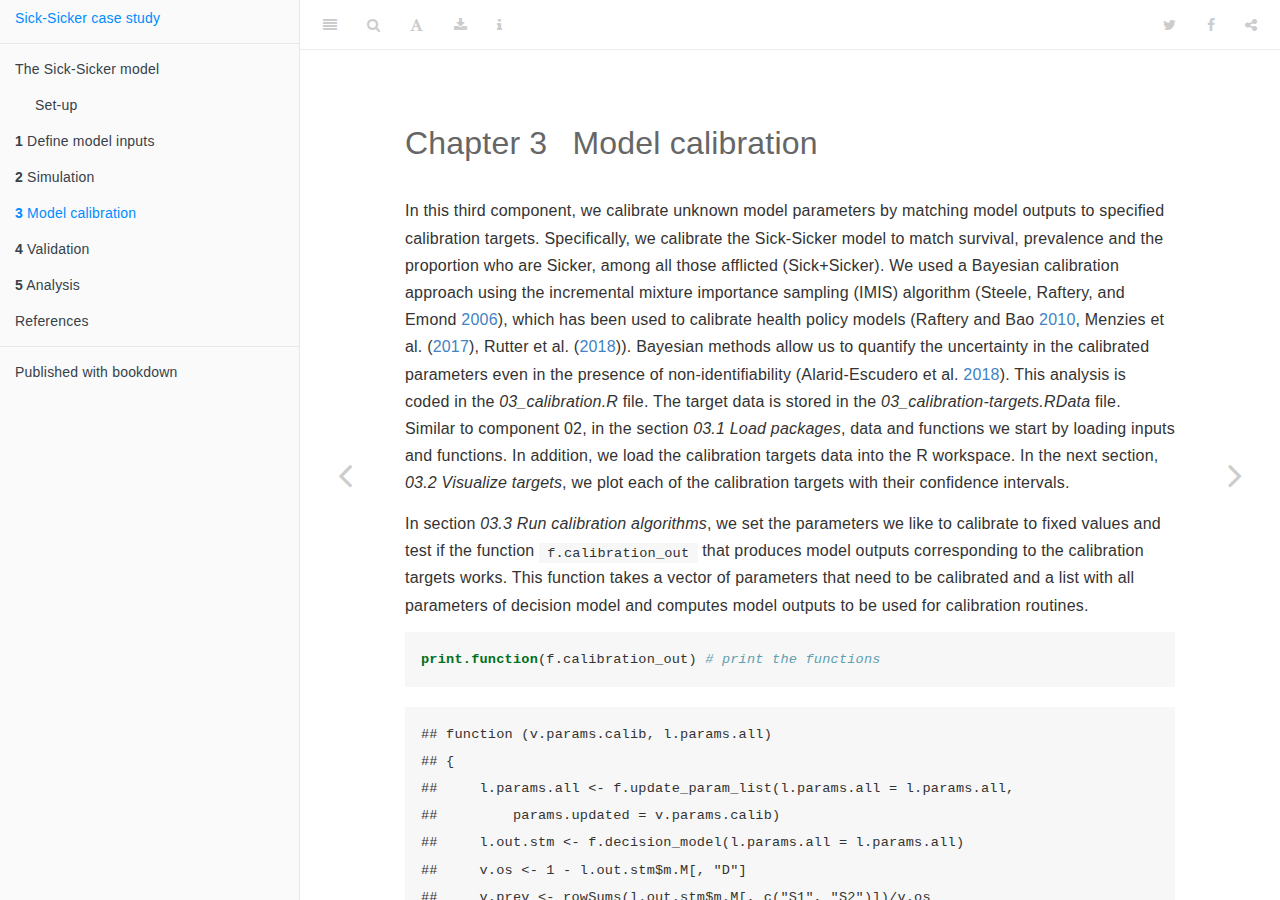
==== report/_book/calibration.html @ 34ab14c0 "Create a bookdown of the sick-sicker case example" ====
<!DOCTYPE html>
<html xmlns="http://www.w3.org/1999/xhtml" lang="" xml:lang="">
<head>

  <meta charset="utf-8" />
  <meta http-equiv="X-UA-Compatible" content="IE=edge" />
  <title>Chapter 3 Model calibration | Sick-Sicker case study</title>
  <meta name="description" content="Chapter 3 Model calibration | Sick-Sicker case study" />
  <meta name="generator" content="bookdown 0.11 and GitBook 2.6.7" />

  <meta property="og:title" content="Chapter 3 Model calibration | Sick-Sicker case study" />
  <meta property="og:type" content="book" />
  
  
  
  

  <meta name="twitter:card" content="summary" />
  <meta name="twitter:title" content="Chapter 3 Model calibration | Sick-Sicker case study" />
  
  
  

<meta name="author" content="DARTH workgroup" />


<meta name="date" content="2019-06-18" />

  <meta name="viewport" content="width=device-width, initial-scale=1" />
  <meta name="apple-mobile-web-app-capable" content="yes" />
  <meta name="apple-mobile-web-app-status-bar-style" content="black" />
  
  
<link rel="prev" href="simulation.html">
<link rel="next" href="validation.html">
<script src="libs/jquery-2.2.3/jquery.min.js"></script>
<link href="libs/gitbook-2.6.7/css/style.css" rel="stylesheet" />
<link href="libs/gitbook-2.6.7/css/plugin-table.css" rel="stylesheet" />
<link href="libs/gitbook-2.6.7/css/plugin-bookdown.css" rel="stylesheet" />
<link href="libs/gitbook-2.6.7/css/plugin-highlight.css" rel="stylesheet" />
<link href="libs/gitbook-2.6.7/css/plugin-search.css" rel="stylesheet" />
<link href="libs/gitbook-2.6.7/css/plugin-fontsettings.css" rel="stylesheet" />









<style type="text/css">
div.sourceCode { overflow-x: auto; }
table.sourceCode, tr.sourceCode, td.lineNumbers, td.sourceCode {
  margin: 0; padding: 0; vertical-align: baseline; border: none; }
table.sourceCode { width: 100%; line-height: 100%; }
td.lineNumbers { text-align: right; padding-right: 4px; padding-left: 4px; color: #aaaaaa; border-right: 1px solid #aaaaaa; }
td.sourceCode { padding-left: 5px; }
code > span.kw { color: #007020; font-weight: bold; } /* Keyword */
code > span.dt { color: #902000; } /* DataType */
code > span.dv { color: #40a070; } /* DecVal */
code > span.bn { color: #40a070; } /* BaseN */
code > span.fl { color: #40a070; } /* Float */
code > span.ch { color: #4070a0; } /* Char */
code > span.st { color: #4070a0; } /* String */
code > span.co { color: #60a0b0; font-style: italic; } /* Comment */
code > span.ot { color: #007020; } /* Other */
code > span.al { color: #ff0000; font-weight: bold; } /* Alert */
code > span.fu { color: #06287e; } /* Function */
code > span.er { color: #ff0000; font-weight: bold; } /* Error */
code > span.wa { color: #60a0b0; font-weight: bold; font-style: italic; } /* Warning */
code > span.cn { color: #880000; } /* Constant */
code > span.sc { color: #4070a0; } /* SpecialChar */
code > span.vs { color: #4070a0; } /* VerbatimString */
code > span.ss { color: #bb6688; } /* SpecialString */
code > span.im { } /* Import */
code > span.va { color: #19177c; } /* Variable */
code > span.cf { color: #007020; font-weight: bold; } /* ControlFlow */
code > span.op { color: #666666; } /* Operator */
code > span.bu { } /* BuiltIn */
code > span.ex { } /* Extension */
code > span.pp { color: #bc7a00; } /* Preprocessor */
code > span.at { color: #7d9029; } /* Attribute */
code > span.do { color: #ba2121; font-style: italic; } /* Documentation */
code > span.an { color: #60a0b0; font-weight: bold; font-style: italic; } /* Annotation */
code > span.cv { color: #60a0b0; font-weight: bold; font-style: italic; } /* CommentVar */
code > span.in { color: #60a0b0; font-weight: bold; font-style: italic; } /* Information */
</style>

<link rel="stylesheet" href="darth.css" type="text/css" />
</head>

<body>



  <div class="book without-animation with-summary font-size-2 font-family-1" data-basepath=".">

    <div class="book-summary">
      <nav role="navigation">

<ul class="summary">
<li><a href="./">Sick-Sicker case study</a></li>

<li class="divider"></li>
<li class="chapter" data-level="" data-path="index.html"><a href="index.html"><i class="fa fa-check"></i>The Sick-Sicker model</a><ul>
<li class="chapter" data-level="" data-path="index.html"><a href="index.html#set-up"><i class="fa fa-check"></i>Set-up</a></li>
</ul></li>
<li class="chapter" data-level="1" data-path="model.html"><a href="model.html"><i class="fa fa-check"></i><b>1</b> Define model inputs</a></li>
<li class="chapter" data-level="2" data-path="simulation.html"><a href="simulation.html"><i class="fa fa-check"></i><b>2</b> Simulation</a></li>
<li class="chapter" data-level="3" data-path="calibration.html"><a href="calibration.html"><i class="fa fa-check"></i><b>3</b> Model calibration</a></li>
<li class="chapter" data-level="4" data-path="validation.html"><a href="validation.html"><i class="fa fa-check"></i><b>4</b> Validation</a></li>
<li class="chapter" data-level="5" data-path="analysis.html"><a href="analysis.html"><i class="fa fa-check"></i><b>5</b> Analysis</a></li>
<li class="chapter" data-level="" data-path="references.html"><a href="references.html"><i class="fa fa-check"></i>References</a></li>
<li class="divider"></li>
<li><a href="https://github.com/rstudio/bookdown" target="blank">Published with bookdown</a></li>

</ul>

      </nav>
    </div>

    <div class="book-body">
      <div class="body-inner">
        <div class="book-header" role="navigation">
          <h1>
            <i class="fa fa-circle-o-notch fa-spin"></i><a href="./">Sick-Sicker case study</a>
          </h1>
        </div>

        <div class="page-wrapper" tabindex="-1" role="main">
          <div class="page-inner">

            <section class="normal" id="section-">
<div id="calibration" class="section level1">
<h1><span class="header-section-number">Chapter 3</span> Model calibration</h1>
<p>In this third component, we calibrate unknown model parameters by matching model outputs to specified calibration targets. Specifically, we calibrate the Sick-Sicker model to match survival, prevalence and the proportion who are Sicker, among all those afflicted (Sick+Sicker). We used a Bayesian calibration approach using the incremental mixture importance sampling (IMIS) algorithm <span class="citation">(Steele, Raftery, and Emond <a href="#ref-Steele2006">2006</a>)</span>, which has been used to calibrate health policy models <span class="citation">(Raftery and Bao <a href="#ref-Raftery2010">2010</a>, <span class="citation">Menzies et al. (<a href="#ref-Menzies2017">2017</a>)</span>, <span class="citation">Rutter et al. (<a href="#ref-Rutter2018">2018</a>)</span>)</span>. Bayesian methods allow us to quantify the uncertainty in the calibrated parameters even in the presence of non-identifiability <span class="citation">(Alarid-Escudero et al. <a href="#ref-Alarid-Escudero2018b">2018</a>)</span>. This analysis is coded in the <em>03_calibration.R</em> file. The target data is stored in the <em>03_calibration-targets.RData</em> file. Similar to component 02, in the section <em>03.1 Load packages</em>, data and functions we start by loading inputs and functions. In addition, we load the calibration targets data into the R workspace. In the next section, <em>03.2 Visualize targets</em>, we plot each of the calibration targets with their confidence intervals.</p>
<p>In section <em>03.3 Run calibration algorithms</em>, we set the parameters we like to calibrate to fixed values and test if the function <code>f.calibration_out</code> that produces model outputs corresponding to the calibration targets works. This function takes a vector of parameters that need to be calibrated and a list with all parameters of decision model and computes model outputs to be used for calibration routines.</p>
<div class="sourceCode"><pre class="sourceCode r"><code class="sourceCode r"><span class="kw">print.function</span>(f.calibration_out) <span class="co"># print the functions</span></code></pre></div>
<pre><code>## function (v.params.calib, l.params.all) 
## {
##     l.params.all &lt;- f.update_param_list(l.params.all = l.params.all, 
##         params.updated = v.params.calib)
##     l.out.stm &lt;- f.decision_model(l.params.all = l.params.all)
##     v.os &lt;- 1 - l.out.stm$m.M[, &quot;D&quot;]
##     v.prev &lt;- rowSums(l.out.stm$m.M[, c(&quot;S1&quot;, &quot;S2&quot;)])/v.os
##     v.prop.S2 &lt;- l.out.stm$m.M[, &quot;S2&quot;]/rowSums(l.out.stm$m.M[, 
##         c(&quot;S1&quot;, &quot;S2&quot;)])
##     l.out &lt;- list(Surv = v.os[c(11, 21, 31)], Prev = v.prev[c(11, 
##         21, 31)], PropSicker = v.prop.S2[c(11, 21, 31)])
##     return(l.out)
## }
## &lt;bytecode: 0x7fd3c0511028&gt;</code></pre>
<p>This function is informed by two argument <code>v.params.calib</code> and <code>l.params.all</code>. The vector <code>v.params.calib</code> contains the values of the three parameters of interest and the list <code>l.params.all</code> contains all parameters of the decision model. The placeholder values are replaced by <code>v.params.calib</code> and with these values the model is evaluated. This is done by running the <code>f.decision_model</code> function, described in component 02. This results in a new list with output of the model corresponding to the parameter values in the <code>v.params.calib</code>. With this new decision model output, the overall survival, disease prevalence and the proportion of Sicker in the Sick and Sicker states are calculated. The estimated values for these epidemiological outcomes at different timepoints are combined in a list called <code>l.out</code> produced but the <code>f.calibration_out</code>.</p>
<p>Once we make sure this code works, we specify the calibration parameters in section <em>03.3.1 Specify calibration parameters</em>. These include setting the seed for the random number generation, specifying the number of random samples to obtain from the calibrated posterior distribution, the name of the input parameters and the range of these parameters that will inform the prior distributions of the calibrated parameters, and the name of the calibration targets: <code>Surv</code>, <code>Prev</code>, <code>PropSick</code>.</p>
<p>In the next section, <em>03.3.2 Run IMIS algorithm</em>, we calibrate the Sick-Sicker model with the IMIS algorithm. For this case-study, we assume a normal likelihood and uniform priors but other could be used. For a more detailed description of IMIS for Bayesian calibration, different likelihood functions and prior distributions, we refer the reader to the tutorial for Bayesian calibration by Menzies et al. <span class="citation">(Menzies et al. <a href="#ref-Menzies2017">2017</a>)</span>. We use the <code>IMIS</code> function from the <code>IMIS</code> package that calls the functions <code>likelihood</code>, <code>sample.prior</code> and <code>prior</code>, to draw samples from the posterior distribution <span class="citation">(A. Raftery and Le Bao <a href="#ref-IMIS">2012</a>)</span>. The functions are specified in the <em>03_calibration_functions.R</em> file. For the <code>IMIS</code> function, we specify the incremental sample size at each iteration of IMIS, the desired posterior sample size at the resample stage, the maximum number of iterations in IMIS and the number of optimizers which could be 0. The function returns a list, which we call <code>l.fit.imis</code>, with the posterior samples, the diagnostic statistics at each IMIS iteration and the centers of Gaussian components <span class="citation">(A. Raftery and Le Bao <a href="#ref-IMIS">2012</a>)</span>. We store the posterior samples in the matrix <code>m.calib.post</code>.</p>
<p>We then explore these posterior distributions in section <em>03.4 Exploring posterior distribution</em>. We start by estimating the posterior mean, median and 95% credible interval, the mode and the maximum-a-posteriori (MAP). To estimate the mode, we use the package <code>modeest</code> <span class="citation">(Poncet <a href="#ref-modeest">2018</a>)</span>. All for these summary statistics are combined in a dataframe called <code>df.posterior.summ</code>. Table  shows the summary statistics of the posterior distribution.</p>
<table>
<caption>
<span id="tab:unnamed-chunk-4">Table 3.1: </span>Summary statistics of the posterior distribution
</caption>
<thead>
<tr>
<th style="text-align:left;">
</th>
<th style="text-align:right;">
Mean
</th>
<th style="text-align:right;">
2.5%
</th>
<th style="text-align:right;">
50%
</th>
<th style="text-align:right;">
97.5%
</th>
<th style="text-align:right;">
Mode
</th>
<th style="text-align:right;">
MAP
</th>
</tr>
</thead>
<tbody>
<tr>
<td style="text-align:left;">
p.S1S2
</td>
<td style="text-align:right;">
0.1077856
</td>
<td style="text-align:right;">
0.096829
</td>
<td style="text-align:right;">
0.1075632
</td>
<td style="text-align:right;">
0.120764
</td>
<td style="text-align:right;">
0.1066191
</td>
<td style="text-align:right;">
0.107841
</td>
</tr>
<tr>
<td style="text-align:left;">
hr.S1
</td>
<td style="text-align:right;">
2.7082000
</td>
<td style="text-align:right;">
1.101091
</td>
<td style="text-align:right;">
2.6030195
</td>
<td style="text-align:right;">
4.409335
</td>
<td style="text-align:right;">
1.9401757
</td>
<td style="text-align:right;">
2.297053
</td>
</tr>
<tr>
<td style="text-align:left;">
hr.S2
</td>
<td style="text-align:right;">
9.5826027
</td>
<td style="text-align:right;">
7.276517
</td>
<td style="text-align:right;">
9.5921166
</td>
<td style="text-align:right;">
11.953487
</td>
<td style="text-align:right;">
9.4661942
</td>
<td style="text-align:right;">
9.886776
</td>
</tr>
</tbody>
</table>
<p>In section <em>03.4.2 Visualization of posterior distribution</em>, we generate a pairwise scatter plot of the calibrated parameters (Figure ) and a 3D scatter plot of the joint posterior distribution (Figure ). These figures are saved in the <em>figs</em> directory.</p>
<div class="figure">
<img src="figs/03_posterior-distribution-joint.png" alt="Joint posterior distribution " />
<p class="caption">Joint posterior distribution </p>
</div>
<div class="figure">
<img src="figs/03_posterior-distribution-marginal.png" alt="Pairwise posterior distribution of calibrated parameters " />
<p class="caption">Pairwise posterior distribution of calibrated parameters </p>
</div>
<p>Finally, the posterior distribution and MAP estimate from the IMIS calibration are stored in the file <em>03_imis-output.RData</em>. Storing this data as an .Rdata file allows to import the data in following sections without needing to re-run the calibration component.</p>

</div>
<h3>References</h3>
<div id="refs" class="references">
<div id="ref-Alarid-Escudero2018b">
<p>Alarid-Escudero, F, RF MacLehose, Y Peralta, KM Kuntz, and Enns EA. 2018. “Nonidentifiability in Model Calibration and Implications for Medical Decision Making.” <em>Medical Decision Making</em> 38 (7): 810–21. doi:<a href="https://doi.org/10.1177/0272989X18792283">10.1177/0272989X18792283</a>.</p>
</div>
<div id="ref-Menzies2017">
<p>Menzies, Nicolas A., Djøra I. Soeteman, Ankur Pandya, and Jane J. Kim. 2017. “Bayesian Methods for Calibrating Health Policy Models: A Tutorial.” <em>PharmacoEconomics</em> 35 (6). Springer International Publishing: 613–24. doi:<a href="https://doi.org/10.1007/s40273-017-0494-4">10.1007/s40273-017-0494-4</a>.</p>
</div>
<div id="ref-modeest">
<p>Poncet, P. 2018. “Modeest: Mode Estimation.” <a href="https://CRAN.R-project.org/package=modeest" class="uri">https://CRAN.R-project.org/package=modeest</a>.</p>
</div>
<div id="ref-Raftery2010">
<p>Raftery, A, and L Bao. 2010. “Estimating and Projecting Trends in HIV/AIDS Generalized Epidemics Using Incremental Mixture Importance Sampling.” <em>Biometrics</em> 66 (4): 1162–73.</p>
</div>
<div id="ref-IMIS">
<p>Raftery, Adrian, and Le Bao. 2012. <em>IMIS: Increamental Mixture Importance Sampling</em>. <a href="https://CRAN.R-project.org/package=IMIS" class="uri">https://CRAN.R-project.org/package=IMIS</a>.</p>
</div>
<div id="ref-Rutter2018">
<p>Rutter, C, J Ozik, M DeYoreo, and Collier N. 2018. “Microsimulation Model Calibration using Incremental Mixture Approximate Bayesian Computation.” <em>arXiv</em>, no. april: 1–20. <a href="https://arxiv.org/abs/1804.02090v3" class="uri">https://arxiv.org/abs/1804.02090v3</a>.</p>
</div>
<div id="ref-Steele2006">
<p>Steele, R, A Raftery, and M Emond. 2006. “Computing Normalizing Constants for Finite Mixture Models via Incremental Mixture Importance Sampling (IMIS).” <em>Journal ofComputational and Graphical Statistics</em> 15 (3): 712–34. doi:<a href="https://doi.org/10.1198/106186006X132358">10.1198/106186006X132358</a>.</p>
</div>
</div>
            </section>

          </div>
        </div>
      </div>
<a href="simulation.html" class="navigation navigation-prev " aria-label="Previous page"><i class="fa fa-angle-left"></i></a>
<a href="validation.html" class="navigation navigation-next " aria-label="Next page"><i class="fa fa-angle-right"></i></a>
    </div>
  </div>
<script src="libs/gitbook-2.6.7/js/app.min.js"></script>
<script src="libs/gitbook-2.6.7/js/lunr.js"></script>
<script src="libs/gitbook-2.6.7/js/plugin-search.js"></script>
<script src="libs/gitbook-2.6.7/js/plugin-sharing.js"></script>
<script src="libs/gitbook-2.6.7/js/plugin-fontsettings.js"></script>
<script src="libs/gitbook-2.6.7/js/plugin-bookdown.js"></script>
<script src="libs/gitbook-2.6.7/js/jquery.highlight.js"></script>
<script>
gitbook.require(["gitbook"], function(gitbook) {
gitbook.start({
"sharing": {
"github": false,
"facebook": true,
"twitter": true,
"google": false,
"linkedin": false,
"weibo": false,
"instapaper": false,
"vk": false,
"all": ["facebook", "google", "twitter", "linkedin", "weibo", "instapaper"]
},
"fontsettings": {
"theme": "white",
"family": "sans",
"size": 2
},
"edit": {
"link": null,
"text": null
},
"history": {
"link": null,
"text": null
},
"download": ["Framework.pdf", "Framework.epub"],
"toc": {
"collapse": "subsection"
}
});
});
</script>

</body>

</html>
---- report/_book/libs/gitbook-2.6.7/css/style.css ----
/*! normalize.css v2.1.0 | MIT License | git.io/normalize */img,legend{border:0}*,.fa{-webkit-font-smoothing:antialiased}.fa-ul>li,sub,sup{position:relative}.book .book-body .page-wrapper .page-inner section.normal hr:after,.book-langs-index .inner .languages:after,.buttons:after,.dropdown-menu .buttons:after{clear:both}body,html{-ms-text-size-adjust:100%;-webkit-text-size-adjust:100%}article,aside,details,figcaption,figure,footer,header,hgroup,main,nav,section,summary{display:block}audio,canvas,video{display:inline-block}.hidden,[hidden]{display:none}audio:not([controls]){display:none;height:0}html{font-family:sans-serif}body,figure{margin:0}a:focus{outline:dotted thin}a:active,a:hover{outline:0}h1{font-size:2em;margin:.67em 0}abbr[title]{border-bottom:1px dotted}b,strong{font-weight:700}dfn{font-style:italic}hr{-moz-box-sizing:content-box;box-sizing:content-box;height:0}mark{background:#ff0;color:#000}code,kbd,pre,samp{font-family:monospace,serif;font-size:1em}pre{white-space:pre-wrap}q{quotes:"\201C" "\201D" "\2018" "\2019"}small{font-size:80%}sub,sup{font-size:75%;line-height:0;vertical-align:baseline}sup{top:-.5em}sub{bottom:-.25em}svg:not(:root){overflow:hidden}fieldset{border:1px solid silver;margin:0 2px;padding:.35em .625em .75em}legend{padding:0}button,input,select,textarea{font-family:inherit;font-size:100%;margin:0}button,input{line-height:normal}button,select{text-transform:none}button,html input[type=button],input[type=reset],input[type=submit]{-webkit-appearance:button;cursor:pointer}button[disabled],html input[disabled]{cursor:default}input[type=checkbox],input[type=radio]{box-sizing:border-box;padding:0}input[type=search]{-webkit-appearance:textfield;-moz-box-sizing:content-box;-webkit-box-sizing:content-box;box-sizing:content-box}input[type=search]::-webkit-search-cancel-button{margin-right:10px;}button::-moz-focus-inner,input::-moz-focus-inner{border:0;padding:0}textarea{overflow:auto;vertical-align:top}table{border-collapse:collapse;border-spacing:0}/*!
 * Preboot v2
 *
 * Open sourced under MIT license by @mdo.
 * Some variables and mixins from Bootstrap (Apache 2 license).
 */.link-inherit,.link-inherit:focus,.link-inherit:hover{color:inherit}.fa,.fa-stack{display:inline-block}/*!
 *  Font Awesome 4.1.0 by @davegandy - http://fontawesome.io - @fontawesome
 *  License - http://fontawesome.io/license (Font: SIL OFL 1.1, CSS: MIT License)
 */@font-face{font-family:FontAwesome;src:url(./fontawesome/fontawesome-webfont.ttf?v=4.1.0) format('truetype');font-weight:400;font-style:normal}.fa{font-family:FontAwesome;font-style:normal;font-weight:400;line-height:1;-moz-osx-font-smoothing:grayscale}.book .book-header,.book .book-summary{font-family:"Helvetica Neue",Helvetica,Arial,sans-serif}.fa-lg{font-size:1.33333333em;line-height:.75em;vertical-align:-15%}.fa-2x{font-size:2em}.fa-3x{font-size:3em}.fa-4x{font-size:4em}.fa-5x{font-size:5em}.fa-fw{width:1.28571429em;text-align:center}.fa-ul{padding-left:0;margin-left:2.14285714em;list-style-type:none}.fa-li{position:absolute;left:-2.14285714em;width:2.14285714em;top:.14285714em;text-align:center}.fa-li.fa-lg{left:-1.85714286em}.fa-border{padding:.2em .25em .15em;border:.08em solid #eee;border-radius:.1em}.pull-right{float:right}.pull-left{float:left}.fa.pull-left{margin-right:.3em}.fa.pull-right{margin-left:.3em}.fa-spin{-webkit-animation:spin 2s infinite linear;-moz-animation:spin 2s infinite linear;-o-animation:spin 2s infinite linear;animation:spin 2s infinite linear}@-moz-keyframes spin{0%{-moz-transform:rotate(0)}100%{-moz-transform:rotate(359deg)}}@-webkit-keyframes spin{0%{-webkit-transform:rotate(0)}100%{-webkit-transform:rotate(359deg)}}@-o-keyframes spin{0%{-o-transform:rotate(0)}100%{-o-transform:rotate(359deg)}}@keyframes spin{0%{-webkit-transform:rotate(0);transform:rotate(0)}100%{-webkit-transform:rotate(359deg);transform:rotate(359deg)}}.fa-rotate-90{filter:progid:DXImageTransform.Microsoft.BasicImage(rotation=1);-webkit-transform:rotate(90deg);-moz-transform:rotate(90deg);-ms-transform:rotate(90deg);-o-transform:rotate(90deg);transform:rotate(90deg)}.fa-rotate-180{filter:progid:DXImageTransform.Microsoft.BasicImage(rotation=2);-webkit-transform:rotate(180deg);-moz-transform:rotate(180deg);-ms-transform:rotate(180deg);-o-transform:rotate(180deg);transform:rotate(180deg)}.fa-rotate-270{filter:progid:DXImageTransform.Microsoft.BasicImage(rotation=3);-webkit-transform:rotate(270deg);-moz-transform:rotate(270deg);-ms-transform:rotate(270deg);-o-transform:rotate(270deg);transform:rotate(270deg)}.fa-flip-horizontal{filter:progid:DXImageTransform.Microsoft.BasicImage(rotation=0, mirror=1);-webkit-transform:scale(-1,1);-moz-transform:scale(-1,1);-ms-transform:scale(-1,1);-o-transform:scale(-1,1);transform:scale(-1,1)}.fa-flip-vertical{filter:progid:DXImageTransform.Microsoft.BasicImage(rotation=2, mirror=1);-webkit-transform:scale(1,-1);-moz-transform:scale(1,-1);-ms-transform:scale(1,-1);-o-transform:scale(1,-1);transform:scale(1,-1)}.fa-stack{position:relative;width:2em;height:2em;line-height:2em;vertical-align:middle}.fa-stack-1x,.fa-stack-2x{position:absolute;left:0;width:100%;text-align:center}.fa-stack-1x{line-height:inherit}.fa-stack-2x{font-size:2em}.fa-inverse{color:#fff}.fa-glass:before{content:"\f000"}.fa-music:before{content:"\f001"}.fa-search:before{content:"\f002"}.fa-envelope-o:before{content:"\f003"}.fa-heart:before{content:"\f004"}.fa-star:before{content:"\f005"}.fa-star-o:before{content:"\f006"}.fa-user:before{content:"\f007"}.fa-film:before{content:"\f008"}.fa-th-large:before{content:"\f009"}.fa-th:before{content:"\f00a"}.fa-th-list:before{content:"\f00b"}.fa-check:before{content:"\f00c"}.fa-times:before{content:"\f00d"}.fa-search-plus:before{content:"\f00e"}.fa-search-minus:before{content:"\f010"}.fa-power-off:before{content:"\f011"}.fa-signal:before{content:"\f012"}.fa-cog:before,.fa-gear:before{content:"\f013"}.fa-trash-o:before{content:"\f014"}.fa-home:before{content:"\f015"}.fa-file-o:before{content:"\f016"}.fa-clock-o:before{content:"\f017"}.fa-road:before{content:"\f018"}.fa-download:before{content:"\f019"}.fa-arrow-circle-o-down:before{content:"\f01a"}.fa-arrow-circle-o-up:before{content:"\f01b"}.fa-inbox:before{content:"\f01c"}.fa-play-circle-o:before{content:"\f01d"}.fa-repeat:before,.fa-rotate-right:before{content:"\f01e"}.fa-refresh:before{content:"\f021"}.fa-list-alt:before{content:"\f022"}.fa-lock:before{content:"\f023"}.fa-flag:before{content:"\f024"}.fa-headphones:before{content:"\f025"}.fa-volume-off:before{content:"\f026"}.fa-volume-down:before{content:"\f027"}.fa-volume-up:before{content:"\f028"}.fa-qrcode:before{content:"\f029"}.fa-barcode:before{content:"\f02a"}.fa-tag:before{content:"\f02b"}.fa-tags:before{content:"\f02c"}.fa-book:before{content:"\f02d"}.fa-bookmark:before{content:"\f02e"}.fa-print:before{content:"\f02f"}.fa-camera:before{content:"\f030"}.fa-font:before{content:"\f031"}.fa-bold:before{content:"\f032"}.fa-italic:before{content:"\f033"}.fa-text-height:before{content:"\f034"}.fa-text-width:before{content:"\f035"}.fa-align-left:before{content:"\f036"}.fa-align-center:before{content:"\f037"}.fa-align-right:before{content:"\f038"}.fa-align-justify:before{content:"\f039"}.fa-list:before{content:"\f03a"}.fa-dedent:before,.fa-outdent:before{content:"\f03b"}.fa-indent:before{content:"\f03c"}.fa-video-camera:before{content:"\f03d"}.fa-image:before,.fa-photo:before,.fa-picture-o:before{content:"\f03e"}.fa-pencil:before{content:"\f040"}.fa-map-marker:before{content:"\f041"}.fa-adjust:before{content:"\f042"}.fa-tint:before{content:"\f043"}.fa-edit:before,.fa-pencil-square-o:before{content:"\f044"}.fa-share-square-o:before{content:"\f045"}.fa-check-square-o:before{content:"\f046"}.fa-arrows:before{content:"\f047"}.fa-step-backward:before{content:"\f048"}.fa-fast-backward:before{content:"\f049"}.fa-backward:before{content:"\f04a"}.fa-play:before{content:"\f04b"}.fa-pause:before{content:"\f04c"}.fa-stop:before{content:"\f04d"}.fa-forward:before{content:"\f04e"}.fa-fast-forward:before{content:"\f050"}.fa-step-forward:before{content:"\f051"}.fa-eject:before{content:"\f052"}.fa-chevron-left:before{content:"\f053"}.fa-chevron-right:before{content:"\f054"}.fa-plus-circle:before{content:"\f055"}.fa-minus-circle:before{content:"\f056"}.fa-times-circle:before{content:"\f057"}.fa-check-circle:before{content:"\f058"}.fa-question-circle:before{content:"\f059"}.fa-info-circle:before{content:"\f05a"}.fa-crosshairs:before{content:"\f05b"}.fa-times-circle-o:before{content:"\f05c"}.fa-check-circle-o:before{content:"\f05d"}.fa-ban:before{content:"\f05e"}.fa-arrow-left:before{content:"\f060"}.fa-arrow-right:before{content:"\f061"}.fa-arrow-up:before{content:"\f062"}.fa-arrow-down:before{content:"\f063"}.fa-mail-forward:before,.fa-share:before{content:"\f064"}.fa-expand:before{content:"\f065"}.fa-compress:before{content:"\f066"}.fa-plus:before{content:"\f067"}.fa-minus:before{content:"\f068"}.fa-asterisk:before{content:"\f069"}.fa-exclamation-circle:before{content:"\f06a"}.fa-gift:before{content:"\f06b"}.fa-leaf:before{content:"\f06c"}.fa-fire:before{content:"\f06d"}.fa-eye:before{content:"\f06e"}.fa-eye-slash:before{content:"\f070"}.fa-exclamation-triangle:before,.fa-warning:before{content:"\f071"}.fa-plane:before{content:"\f072"}.fa-calendar:before{content:"\f073"}.fa-random:before{content:"\f074"}.fa-comment:before{content:"\f075"}.fa-magnet:before{content:"\f076"}.fa-chevron-up:before{content:"\f077"}.fa-chevron-down:before{content:"\f078"}.fa-retweet:before{content:"\f079"}.fa-shopping-cart:before{content:"\f07a"}.fa-folder:before{content:"\f07b"}.fa-folder-open:before{content:"\f07c"}.fa-arrows-v:before{content:"\f07d"}.fa-arrows-h:before{content:"\f07e"}.fa-bar-chart-o:before{content:"\f080"}.fa-twitter-square:before{content:"\f081"}.fa-facebook-square:before{content:"\f082"}.fa-camera-retro:before{content:"\f083"}.fa-key:before{content:"\f084"}.fa-cogs:before,.fa-gears:before{content:"\f085"}.fa-comments:before{content:"\f086"}.fa-thumbs-o-up:before{content:"\f087"}.fa-thumbs-o-down:before{content:"\f088"}.fa-star-half:before{content:"\f089"}.fa-heart-o:before{content:"\f08a"}.fa-sign-out:before{content:"\f08b"}.fa-linkedin-square:before{content:"\f08c"}.fa-thumb-tack:before{content:"\f08d"}.fa-external-link:before{content:"\f08e"}.fa-sign-in:before{content:"\f090"}.fa-trophy:before{content:"\f091"}.fa-github-square:before{content:"\f092"}.fa-upload:before{content:"\f093"}.fa-lemon-o:before{content:"\f094"}.fa-phone:before{content:"\f095"}.fa-square-o:before{content:"\f096"}.fa-bookmark-o:before{content:"\f097"}.fa-phone-square:before{content:"\f098"}.fa-twitter:before{content:"\f099"}.fa-facebook:before{content:"\f09a"}.fa-github:before{content:"\f09b"}.fa-unlock:before{content:"\f09c"}.fa-credit-card:before{content:"\f09d"}.fa-rss:before{content:"\f09e"}.fa-hdd-o:before{content:"\f0a0"}.fa-bullhorn:before{content:"\f0a1"}.fa-bell:before{content:"\f0f3"}.fa-certificate:before{content:"\f0a3"}.fa-hand-o-right:before{content:"\f0a4"}.fa-hand-o-left:before{content:"\f0a5"}.fa-hand-o-up:before{content:"\f0a6"}.fa-hand-o-down:before{content:"\f0a7"}.fa-arrow-circle-left:before{content:"\f0a8"}.fa-arrow-circle-right:before{content:"\f0a9"}.fa-arrow-circle-up:before{content:"\f0aa"}.fa-arrow-circle-down:before{content:"\f0ab"}.fa-globe:before{content:"\f0ac"}.fa-wrench:before{content:"\f0ad"}.fa-tasks:before{content:"\f0ae"}.fa-filter:before{content:"\f0b0"}.fa-briefcase:before{content:"\f0b1"}.fa-arrows-alt:before{content:"\f0b2"}.fa-group:before,.fa-users:before{content:"\f0c0"}.fa-chain:before,.fa-link:before{content:"\f0c1"}.fa-cloud:before{content:"\f0c2"}.fa-flask:before{content:"\f0c3"}.fa-cut:before,.fa-scissors:before{content:"\f0c4"}.fa-copy:before,.fa-files-o:before{content:"\f0c5"}.fa-paperclip:before{content:"\f0c6"}.fa-floppy-o:before,.fa-save:before{content:"\f0c7"}.fa-square:before{content:"\f0c8"}.fa-bars:before,.fa-navicon:before,.fa-reorder:before{content:"\f0c9"}.fa-list-ul:before{content:"\f0ca"}.fa-list-ol:before{content:"\f0cb"}.fa-strikethrough:before{content:"\f0cc"}.fa-underline:before{content:"\f0cd"}.fa-table:before{content:"\f0ce"}.fa-magic:before{content:"\f0d0"}.fa-truck:before{content:"\f0d1"}.fa-pinterest:before{content:"\f0d2"}.fa-pinterest-square:before{content:"\f0d3"}.fa-google-plus-square:before{content:"\f0d4"}.fa-google-plus:before{content:"\f0d5"}.fa-money:before{content:"\f0d6"}.fa-caret-down:before{content:"\f0d7"}.fa-caret-up:before{content:"\f0d8"}.fa-caret-left:before{content:"\f0d9"}.fa-caret-right:before{content:"\f0da"}.fa-columns:before{content:"\f0db"}.fa-sort:before,.fa-unsorted:before{content:"\f0dc"}.fa-sort-desc:before,.fa-sort-down:before{content:"\f0dd"}.fa-sort-asc:before,.fa-sort-up:before{content:"\f0de"}.fa-envelope:before{content:"\f0e0"}.fa-linkedin:before{content:"\f0e1"}.fa-rotate-left:before,.fa-undo:before{content:"\f0e2"}.fa-gavel:before,.fa-legal:before{content:"\f0e3"}.fa-dashboard:before,.fa-tachometer:before{content:"\f0e4"}.fa-comment-o:before{content:"\f0e5"}.fa-comments-o:before{content:"\f0e6"}.fa-bolt:before,.fa-flash:before{content:"\f0e7"}.fa-sitemap:before{content:"\f0e8"}.fa-umbrella:before{content:"\f0e9"}.fa-clipboard:before,.fa-paste:before{content:"\f0ea"}.fa-lightbulb-o:before{content:"\f0eb"}.fa-exchange:before{content:"\f0ec"}.fa-cloud-download:before{content:"\f0ed"}.fa-cloud-upload:before{content:"\f0ee"}.fa-user-md:before{content:"\f0f0"}.fa-stethoscope:before{content:"\f0f1"}.fa-suitcase:before{content:"\f0f2"}.fa-bell-o:before{content:"\f0a2"}.fa-coffee:before{content:"\f0f4"}.fa-cutlery:before{content:"\f0f5"}.fa-file-text-o:before{content:"\f0f6"}.fa-building-o:before{content:"\f0f7"}.fa-hospital-o:before{content:"\f0f8"}.fa-ambulance:before{content:"\f0f9"}.fa-medkit:before{content:"\f0fa"}.fa-fighter-jet:before{content:"\f0fb"}.fa-beer:before{content:"\f0fc"}.fa-h-square:before{content:"\f0fd"}.fa-plus-square:before{content:"\f0fe"}.fa-angle-double-left:before{content:"\f100"}.fa-angle-double-right:before{content:"\f101"}.fa-angle-double-up:before{content:"\f102"}.fa-angle-double-down:before{content:"\f103"}.fa-angle-left:before{content:"\f104"}.fa-angle-right:before{content:"\f105"}.fa-angle-up:before{content:"\f106"}.fa-angle-down:before{content:"\f107"}.fa-desktop:before{content:"\f108"}.fa-laptop:before{content:"\f109"}.fa-tablet:before{content:"\f10a"}.fa-mobile-phone:before,.fa-mobile:before{content:"\f10b"}.fa-circle-o:before{content:"\f10c"}.fa-quote-left:before{content:"\f10d"}.fa-quote-right:before{content:"\f10e"}.fa-spinner:before{content:"\f110"}.fa-circle:before{content:"\f111"}.fa-mail-reply:before,.fa-reply:before{content:"\f112"}.fa-github-alt:before{content:"\f113"}.fa-folder-o:before{content:"\f114"}.fa-folder-open-o:before{content:"\f115"}.fa-smile-o:before{content:"\f118"}.fa-frown-o:before{content:"\f119"}.fa-meh-o:before{content:"\f11a"}.fa-gamepad:before{content:"\f11b"}.fa-keyboard-o:before{content:"\f11c"}.fa-flag-o:before{content:"\f11d"}.fa-flag-checkered:before{content:"\f11e"}.fa-terminal:before{content:"\f120"}.fa-code:before{content:"\f121"}.fa-mail-reply-all:before,.fa-reply-all:before{content:"\f122"}.fa-star-half-empty:before,.fa-star-half-full:before,.fa-star-half-o:before{content:"\f123"}.fa-location-arrow:before{content:"\f124"}.fa-crop:before{content:"\f125"}.fa-code-fork:before{content:"\f126"}.fa-chain-broken:before,.fa-unlink:before{content:"\f127"}.fa-question:before{content:"\f128"}.fa-info:before{content:"\f129"}.fa-exclamation:before{content:"\f12a"}.fa-superscript:before{content:"\f12b"}.fa-subscript:before{content:"\f12c"}.fa-eraser:before{content:"\f12d"}.fa-puzzle-piece:before{content:"\f12e"}.fa-microphone:before{content:"\f130"}.fa-microphone-slash:before{content:"\f131"}.fa-shield:before{content:"\f132"}.fa-calendar-o:before{content:"\f133"}.fa-fire-extinguisher:before{content:"\f134"}.fa-rocket:before{content:"\f135"}.fa-maxcdn:before{content:"\f136"}.fa-chevron-circle-left:before{content:"\f137"}.fa-chevron-circle-right:before{content:"\f138"}.fa-chevron-circle-up:before{content:"\f139"}.fa-chevron-circle-down:before{content:"\f13a"}.fa-html5:before{content:"\f13b"}.fa-css3:before{content:"\f13c"}.fa-anchor:before{content:"\f13d"}.fa-unlock-alt:before{content:"\f13e"}.fa-bullseye:before{content:"\f140"}.fa-ellipsis-h:before{content:"\f141"}.fa-ellipsis-v:before{content:"\f142"}.fa-rss-square:before{content:"\f143"}.fa-play-circle:before{content:"\f144"}.fa-ticket:before{content:"\f145"}.fa-minus-square:before{content:"\f146"}.fa-minus-square-o:before{content:"\f147"}.fa-level-up:before{content:"\f148"}.fa-level-down:before{content:"\f149"}.fa-check-square:before{content:"\f14a"}.fa-pencil-square:before{content:"\f14b"}.fa-external-link-square:before{content:"\f14c"}.fa-share-square:before{content:"\f14d"}.fa-compass:before{content:"\f14e"}.fa-caret-square-o-down:before,.fa-toggle-down:before{content:"\f150"}.fa-caret-square-o-up:before,.fa-toggle-up:before{content:"\f151"}.fa-caret-square-o-right:before,.fa-toggle-right:before{content:"\f152"}.fa-eur:before,.fa-euro:before{content:"\f153"}.fa-gbp:before{content:"\f154"}.fa-dollar:before,.fa-usd:before{content:"\f155"}.fa-inr:before,.fa-rupee:before{content:"\f156"}.fa-cny:before,.fa-jpy:before,.fa-rmb:before,.fa-yen:before{content:"\f157"}.fa-rouble:before,.fa-rub:before,.fa-ruble:before{content:"\f158"}.fa-krw:before,.fa-won:before{content:"\f159"}.fa-bitcoin:before,.fa-btc:before{content:"\f15a"}.fa-file:before{content:"\f15b"}.fa-file-text:before{content:"\f15c"}.fa-sort-alpha-asc:before{content:"\f15d"}.fa-sort-alpha-desc:before{content:"\f15e"}.fa-sort-amount-asc:before{content:"\f160"}.fa-sort-amount-desc:before{content:"\f161"}.fa-sort-numeric-asc:before{content:"\f162"}.fa-sort-numeric-desc:before{content:"\f163"}.fa-thumbs-up:before{content:"\f164"}.fa-thumbs-down:before{content:"\f165"}.fa-youtube-square:before{content:"\f166"}.fa-youtube:before{content:"\f167"}.fa-xing:before{content:"\f168"}.fa-xing-square:before{content:"\f169"}.fa-youtube-play:before{content:"\f16a"}.fa-dropbox:before{content:"\f16b"}.fa-stack-overflow:before{content:"\f16c"}.fa-instagram:before{content:"\f16d"}.fa-flickr:before{content:"\f16e"}.fa-adn:before{content:"\f170"}.fa-bitbucket:before{content:"\f171"}.fa-bitbucket-square:before{content:"\f172"}.fa-tumblr:before{content:"\f173"}.fa-tumblr-square:before{content:"\f174"}.fa-long-arrow-down:before{content:"\f175"}.fa-long-arrow-up:before{content:"\f176"}.fa-long-arrow-left:before{content:"\f177"}.fa-long-arrow-right:before{content:"\f178"}.fa-apple:before{content:"\f179"}.fa-windows:before{content:"\f17a"}.fa-android:before{content:"\f17b"}.fa-linux:before{content:"\f17c"}.fa-dribbble:before{content:"\f17d"}.fa-skype:before{content:"\f17e"}.fa-foursquare:before{content:"\f180"}.fa-trello:before{content:"\f181"}.fa-female:before{content:"\f182"}.fa-male:before{content:"\f183"}.fa-gittip:before{content:"\f184"}.fa-sun-o:before{content:"\f185"}.fa-moon-o:before{content:"\f186"}.fa-archive:before{content:"\f187"}.fa-bug:before{content:"\f188"}.fa-vk:before{content:"\f189"}.fa-weibo:before{content:"\f18a"}.fa-renren:before{content:"\f18b"}.fa-pagelines:before{content:"\f18c"}.fa-stack-exchange:before{content:"\f18d"}.fa-arrow-circle-o-right:before{content:"\f18e"}.fa-arrow-circle-o-left:before{content:"\f190"}.fa-caret-square-o-left:before,.fa-toggle-left:before{content:"\f191"}.fa-dot-circle-o:before{content:"\f192"}.fa-wheelchair:before{content:"\f193"}.fa-vimeo-square:before{content:"\f194"}.fa-try:before,.fa-turkish-lira:before{content:"\f195"}.fa-plus-square-o:before{content:"\f196"}.fa-space-shuttle:before{content:"\f197"}.fa-slack:before{content:"\f198"}.fa-envelope-square:before{content:"\f199"}.fa-wordpress:before{content:"\f19a"}.fa-openid:before{content:"\f19b"}.fa-bank:before,.fa-institution:before,.fa-university:before{content:"\f19c"}.fa-graduation-cap:before,.fa-mortar-board:before{content:"\f19d"}.fa-yahoo:before{content:"\f19e"}.fa-google:before{content:"\f1a0"}.fa-reddit:before{content:"\f1a1"}.fa-reddit-square:before{content:"\f1a2"}.fa-stumbleupon-circle:before{content:"\f1a3"}.fa-stumbleupon:before{content:"\f1a4"}.fa-delicious:before{content:"\f1a5"}.fa-digg:before{content:"\f1a6"}.fa-pied-piper-square:before,.fa-pied-piper:before{content:"\f1a7"}.fa-pied-piper-alt:before{content:"\f1a8"}.fa-drupal:before{content:"\f1a9"}.fa-joomla:before{content:"\f1aa"}.fa-language:before{content:"\f1ab"}.fa-fax:before{content:"\f1ac"}.fa-building:before{content:"\f1ad"}.fa-child:before{content:"\f1ae"}.fa-paw:before{content:"\f1b0"}.fa-spoon:before{content:"\f1b1"}.fa-cube:before{content:"\f1b2"}.fa-cubes:before{content:"\f1b3"}.fa-behance:before{content:"\f1b4"}.fa-behance-square:before{content:"\f1b5"}.fa-steam:before{content:"\f1b6"}.fa-steam-square:before{content:"\f1b7"}.fa-recycle:before{content:"\f1b8"}.fa-automobile:before,.fa-car:before{content:"\f1b9"}.fa-cab:before,.fa-taxi:before{content:"\f1ba"}.fa-tree:before{content:"\f1bb"}.fa-spotify:before{content:"\f1bc"}.fa-deviantart:before{content:"\f1bd"}.fa-soundcloud:before{content:"\f1be"}.fa-database:before{content:"\f1c0"}.fa-file-pdf-o:before{content:"\f1c1"}.fa-file-word-o:before{content:"\f1c2"}.fa-file-excel-o:before{content:"\f1c3"}.fa-file-powerpoint-o:before{content:"\f1c4"}.fa-file-image-o:before,.fa-file-photo-o:before,.fa-file-picture-o:before{content:"\f1c5"}.fa-file-archive-o:before,.fa-file-zip-o:before{content:"\f1c6"}.fa-file-audio-o:before,.fa-file-sound-o:before{content:"\f1c7"}.fa-file-movie-o:before,.fa-file-video-o:before{content:"\f1c8"}.fa-file-code-o:before{content:"\f1c9"}.fa-vine:before{content:"\f1ca"}.fa-codepen:before{content:"\f1cb"}.fa-jsfiddle:before{content:"\f1cc"}.fa-life-bouy:before,.fa-life-ring:before,.fa-life-saver:before,.fa-support:before{content:"\f1cd"}.fa-circle-o-notch:before{content:"\f1ce"}.fa-ra:before,.fa-rebel:before{content:"\f1d0"}.fa-empire:before,.fa-ge:before{content:"\f1d1"}.fa-git-square:before{content:"\f1d2"}.fa-git:before{content:"\f1d3"}.fa-hacker-news:before{content:"\f1d4"}.fa-tencent-weibo:before{content:"\f1d5"}.fa-qq:before{content:"\f1d6"}.fa-wechat:before,.fa-weixin:before{content:"\f1d7"}.fa-paper-plane:before,.fa-send:before{content:"\f1d8"}.fa-paper-plane-o:before,.fa-send-o:before{content:"\f1d9"}.fa-history:before{content:"\f1da"}.fa-circle-thin:before{content:"\f1db"}.fa-header:before{content:"\f1dc"}.fa-paragraph:before{content:"\f1dd"}.fa-sliders:before{content:"\f1de"}.fa-share-alt:before{content:"\f1e0"}.fa-share-alt-square:before{content:"\f1e1"}.fa-bomb:before{content:"\f1e2"}.book-langs-index{width:100%;height:100%;padding:40px 0;margin:0;overflow:auto}@media (max-width:600px){.book-langs-index{padding:0}}.book-langs-index .inner{max-width:600px;width:100%;margin:0 auto;padding:30px;background:#fff;border-radius:3px}.book-langs-index .inner h3{margin:0}.book-langs-index .inner .languages{list-style:none;padding:20px 30px;margin-top:20px;border-top:1px solid #eee}.book-langs-index .inner .languages:after,.book-langs-index .inner .languages:before{content:" ";display:table;line-height:0}.book-langs-index .inner .languages li{width:50%;float:left;padding:10px 5px;font-size:16px}@media (max-width:600px){.book-langs-index .inner .languages li{width:100%;max-width:100%}}.book .book-header{overflow:visible;height:50px;padding:0 8px;z-index:2;font-size:.85em;color:#7e888b;background:0 0}.book .book-header .btn{display:block;height:50px;padding:0 15px;border-bottom:none;color:#ccc;text-transform:uppercase;line-height:50px;-webkit-box-shadow:none!important;box-shadow:none!important;position:relative;font-size:14px}.book .book-header .btn:hover{position:relative;text-decoration:none;color:#444;background:0 0}.book .book-header h1{margin:0;font-size:20px;font-weight:200;text-align:center;line-height:50px;opacity:0;padding-left:200px;padding-right:200px;-webkit-transition:opacity .2s ease;-moz-transition:opacity .2s ease;-o-transition:opacity .2s ease;transition:opacity .2s ease;overflow:hidden;text-overflow:ellipsis;white-space:nowrap}.book .book-header h1 a,.book .book-header h1 a:hover{color:inherit;text-decoration:none}@media (max-width:1000px){.book .book-header h1{display:none}}.book .book-header h1 i{display:none}.book .book-header:hover h1{opacity:1}.book.is-loading .book-header h1 i{display:inline-block}.book.is-loading .book-header h1 a{display:none}.dropdown{position:relative}.dropdown-menu{position:absolute;top:100%;left:0;z-index:100;display:none;float:left;min-width:160px;padding:0;margin:2px 0 0;list-style:none;font-size:14px;background-color:#fafafa;border:1px solid rgba(0,0,0,.07);border-radius:1px;-webkit-box-shadow:0 6px 12px rgba(0,0,0,.175);box-shadow:0 6px 12px rgba(0,0,0,.175);background-clip:padding-box}.dropdown-menu.open{display:block}.dropdown-menu.dropdown-left{left:auto;right:4%}.dropdown-menu.dropdown-left .dropdown-caret{right:14px;left:auto}.dropdown-menu .dropdown-caret{position:absolute;top:-8px;left:14px;width:18px;height:10px;float:left;overflow:hidden}.dropdown-menu .dropdown-caret .caret-inner,.dropdown-menu .dropdown-caret .caret-outer{display:inline-block;top:0;border-left:9px solid transparent;border-right:9px solid transparent;position:absolute}.dropdown-menu .dropdown-caret .caret-outer{border-bottom:9px solid rgba(0,0,0,.1);height:auto;left:0;width:auto;margin-left:-1px}.dropdown-menu .dropdown-caret .caret-inner{margin-top:-1px;top:1px;border-bottom:9px solid #fafafa}.dropdown-menu .buttons{border-bottom:1px solid rgba(0,0,0,.07)}.dropdown-menu .buttons:after,.dropdown-menu .buttons:before{content:" ";display:table;line-height:0}.dropdown-menu .buttons:last-child{border-bottom:none}.dropdown-menu .buttons .button{border:0;background-color:transparent;color:#a6a6a6;width:100%;text-align:center;float:left;line-height:1.42857143;padding:8px 4px}.alert,.dropdown-menu .buttons .button:hover{color:#444}.dropdown-menu .buttons .button:focus,.dropdown-menu .buttons .button:hover{outline:0}.dropdown-menu .buttons .button.size-2{width:50%}.dropdown-menu .buttons .button.size-3{width:33%}.alert{padding:15px;margin-bottom:20px;background:#eee;border-bottom:5px solid #ddd}.alert-success{background:#dff0d8;border-color:#d6e9c6;color:#3c763d}.alert-info{background:#d9edf7;border-color:#bce8f1;color:#31708f}.alert-danger{background:#f2dede;border-color:#ebccd1;color:#a94442}.alert-warning{background:#fcf8e3;border-color:#faebcc;color:#8a6d3b}.book .book-summary{position:absolute;top:0;left:-300px;bottom:0;z-index:1;width:300px;color:#364149;background:#fafafa;border-right:1px solid rgba(0,0,0,.07);-webkit-transition:left 250ms ease;-moz-transition:left 250ms ease;-o-transition:left 250ms ease;transition:left 250ms ease}.book .book-summary ul.summary{position:absolute;top:0;left:0;right:0;bottom:0;overflow-y:auto;list-style:none;margin:0;padding:0;-webkit-transition:top .5s ease;-moz-transition:top .5s ease;-o-transition:top .5s ease;transition:top .5s ease}.book .book-summary ul.summary li{list-style:none}.book .book-summary ul.summary li.divider{height:1px;margin:7px 0;overflow:hidden;background:rgba(0,0,0,.07)}.book .book-summary ul.summary li i.fa-check{display:none;position:absolute;right:9px;top:16px;font-size:9px;color:#3c3}.book .book-summary ul.summary li.done>a{color:#364149;font-weight:400}.book .book-summary ul.summary li.done>a i{display:inline}.book .book-summary ul.summary li a,.book .book-summary ul.summary li span{display:block;padding:10px 15px;border-bottom:none;color:#364149;background:0 0;text-overflow:ellipsis;overflow:hidden;white-space:nowrap;position:relative}.book .book-summary ul.summary li span{cursor:not-allowed;opacity:.3;filter:alpha(opacity=30)}.book .book-summary ul.summary li a:hover,.book .book-summary ul.summary li.active>a{color:#008cff;background:0 0;text-decoration:none}.book .book-summary ul.summary li ul{padding-left:20px}@media (max-width:600px){.book .book-summary{width:calc(100% - 60px);bottom:0;left:-100%}}.book.with-summary .book-summary{left:0}.book.without-animation .book-summary{-webkit-transition:none!important;-moz-transition:none!important;-o-transition:none!important;transition:none!important}.book{position:relative;width:100%;height:100%}.book .book-body,.book .book-body .body-inner{position:absolute;top:0;left:0;overflow-y:auto;bottom:0;right:0}.book .book-body{color:#000;background:#fff;-webkit-transition:left 250ms ease;-moz-transition:left 250ms ease;-o-transition:left 250ms ease;transition:left 250ms ease}.book .book-body .page-wrapper{position:relative;outline:0}.book .book-body .page-wrapper .page-inner{max-width:800px;margin:0 auto;padding:20px 0 40px}.book .book-body .page-wrapper .page-inner section{margin:0;padding:5px 15px;background:#fff;border-radius:2px;line-height:1.7;font-size:1.6rem}.book .book-body .page-wrapper .page-inner .btn-group .btn{border-radius:0;background:#eee;border:0}@media (max-width:1240px){.book .book-body{-webkit-transition:-webkit-transform 250ms ease;-moz-transition:-moz-transform 250ms ease;-o-transition:-o-transform 250ms ease;transition:transform 250ms ease;padding-bottom:20px}.book .book-body .body-inner{position:static;min-height:calc(100% - 50px)}}@media (min-width:600px){.book.with-summary .book-body{left:300px}}@media (max-width:600px){.book.with-summary{overflow:hidden}.book.with-summary .book-body{-webkit-transform:translate(calc(100% - 60px),0);-moz-transform:translate(calc(100% - 60px),0);-ms-transform:translate(calc(100% - 60px),0);-o-transform:translate(calc(100% - 60px),0);transform:translate(calc(100% - 60px),0)}}.book.without-animation .book-body{-webkit-transition:none!important;-moz-transition:none!important;-o-transition:none!important;transition:none!important}.buttons:after,.buttons:before{content:" ";display:table;line-height:0}.button{border:0;background:#eee;color:#666;width:100%;text-align:center;float:left;line-height:1.42857143;padding:8px 4px}.button:hover{color:#444}.button:focus,.button:hover{outline:0}.button.size-2{width:50%}.button.size-3{width:33%}.book .book-body .page-wrapper .page-inner section{display:none}.book .book-body .page-wrapper .page-inner section.normal{display:block;word-wrap:break-word;overflow:hidden;color:#333;line-height:1.7;text-size-adjust:100%;-ms-text-size-adjust:100%;-webkit-text-size-adjust:100%;-moz-text-size-adjust:100%}.book .book-body .page-wrapper .page-inner section.normal *{box-sizing:border-box;-webkit-box-sizing:border-box;}.book .book-body .page-wrapper .page-inner section.normal>:first-child{margin-top:0!important}.book .book-body .page-wrapper .page-inner section.normal>:last-child{margin-bottom:0!important}.book .book-body .page-wrapper .page-inner section.normal blockquote,.book .book-body .page-wrapper .page-inner section.normal code,.book .book-body .page-wrapper .page-inner section.normal figure,.book .book-body .page-wrapper .page-inner section.normal img,.book .book-body .page-wrapper .page-inner section.normal pre,.book .book-body .page-wrapper .page-inner section.normal table,.book .book-body .page-wrapper .page-inner section.normal tr{page-break-inside:avoid}.book .book-body .page-wrapper .page-inner section.normal h2,.book .book-body .page-wrapper .page-inner section.normal h3,.book .book-body .page-wrapper .page-inner section.normal h4,.book .book-body .page-wrapper .page-inner section.normal h5,.book .book-body .page-wrapper .page-inner section.normal p{orphans:3;widows:3}.book .book-body .page-wrapper .page-inner section.normal h1,.book .book-body .page-wrapper .page-inner section.normal h2,.book .book-body .page-wrapper .page-inner section.normal h3,.book .book-body .page-wrapper .page-inner section.normal h4,.book .book-body .page-wrapper .page-inner section.normal h5{page-break-after:avoid}.book .book-body .page-wrapper .page-inner section.normal b,.book .book-body .page-wrapper .page-inner section.normal strong{font-weight:700}.book .book-body .page-wrapper .page-inner section.normal em{font-style:italic}.book .book-body .page-wrapper .page-inner section.normal blockquote,.book .book-body .page-wrapper .page-inner section.normal dl,.book .book-body .page-wrapper .page-inner section.normal ol,.book .book-body .page-wrapper .page-inner section.normal p,.book .book-body .page-wrapper .page-inner section.normal table,.book .book-body .page-wrapper .page-inner section.normal ul{margin-top:0;margin-bottom:.85em}.book .book-body .page-wrapper .page-inner section.normal a{color:#4183c4;text-decoration:none;background:0 0}.book .book-body .page-wrapper .page-inner section.normal a:active,.book .book-body .page-wrapper .page-inner section.normal a:focus,.book .book-body .page-wrapper .page-inner section.normal a:hover{outline:0;text-decoration:underline}.book .book-body .page-wrapper .page-inner section.normal img{border:0;max-width:100%}.book .book-body .page-wrapper .page-inner section.normal hr{height:4px;padding:0;margin:1.7em 0;overflow:hidden;background-color:#e7e7e7;border:none}.book .book-body .page-wrapper .page-inner section.normal hr:after,.book .book-body .page-wrapper .page-inner section.normal hr:before{display:table;content:" "}.book .book-body .page-wrapper .page-inner section.normal h1,.book .book-body .page-wrapper .page-inner section.normal h2,.book .book-body .page-wrapper .page-inner section.normal h3,.book .book-body .page-wrapper .page-inner section.normal h4,.book .book-body .page-wrapper .page-inner section.normal h5,.book .book-body .page-wrapper .page-inner section.normal h6{margin-top:1.275em;margin-bottom:.85em;}.book .book-body .page-wrapper .page-inner section.normal h1{font-size:2em}.book .book-body .page-wrapper .page-inner section.normal h2{font-size:1.75em}.book .book-body .page-wrapper .page-inner section.normal h3{font-size:1.5em}.book .book-body .page-wrapper .page-inner section.normal h4{font-size:1.25em}.book .book-body .page-wrapper .page-inner section.normal h5{font-size:1em}.book .book-body .page-wrapper .page-inner section.normal h6{font-size:1em;color:#777}.book .book-body .page-wrapper .page-inner section.normal code,.book .book-body .page-wrapper .page-inner section.normal pre{font-family:Consolas,"Liberation Mono",Menlo,Courier,monospace;direction:ltr;border:none;color:inherit}.book .book-body .page-wrapper .page-inner section.normal pre{overflow:auto;word-wrap:normal;margin:0 0 1.275em;padding:.85em 1em;background:#f7f7f7}.book .book-body .page-wrapper .page-inner section.normal pre>code{display:inline;max-width:initial;padding:0;margin:0;overflow:initial;line-height:inherit;font-size:.85em;white-space:pre;background:0 0}.book .book-body .page-wrapper .page-inner section.normal pre>code:after,.book .book-body .page-wrapper .page-inner section.normal pre>code:before{content:normal}.book .book-body .page-wrapper .page-inner section.normal code{padding:.2em;margin:0;font-size:.85em;background-color:#f7f7f7}.book .book-body .page-wrapper .page-inner section.normal code:after,.book .book-body .page-wrapper .page-inner section.normal code:before{letter-spacing:-.2em;content:"\00a0"}.book .book-body .page-wrapper .page-inner section.normal ol,.book .book-body .page-wrapper .page-inner section.normal ul{padding:0 0 0 2em;margin:0 0 .85em}.book .book-body .page-wrapper .page-inner section.normal ol ol,.book .book-body .page-wrapper .page-inner section.normal ol ul,.book .book-body .page-wrapper .page-inner section.normal ul ol,.book .book-body .page-wrapper .page-inner section.normal ul ul{margin-top:0;margin-bottom:0}.book .book-body .page-wrapper .page-inner section.normal ol ol{list-style-type:lower-roman}.book .book-body .page-wrapper .page-inner section.normal blockquote{margin:0 0 .85em;padding:0 15px;opacity:0.75;border-left:4px solid #dcdcdc}.book .book-body .page-wrapper .page-inner section.normal blockquote:first-child{margin-top:0}.book .book-body .page-wrapper .page-inner section.normal blockquote:last-child{margin-bottom:0}.book .book-body .page-wrapper .page-inner section.normal dl{padding:0}.book .book-body .page-wrapper .page-inner section.normal dl dt{padding:0;margin-top:.85em;font-style:italic;font-weight:700}.book .book-body .page-wrapper .page-inner section.normal dl dd{padding:0 .85em;margin-bottom:.85em}.book .book-body .page-wrapper .page-inner section.normal dd{margin-left:0}.book .book-body .page-wrapper .page-inner section.normal .glossary-term{cursor:help;text-decoration:underline}.book .book-body .navigation{position:absolute;top:50px;bottom:0;margin:0;max-width:150px;min-width:90px;display:flex;justify-content:center;align-content:center;flex-direction:column;font-size:40px;color:#ccc;text-align:center;-webkit-transition:all 350ms ease;-moz-transition:all 350ms ease;-o-transition:all 350ms ease;transition:all 350ms ease}.book .book-body .navigation:hover{text-decoration:none;color:#444}.book .book-body .navigation.navigation-next{right:0}.book .book-body .navigation.navigation-prev{left:0}@media (max-width:1240px){.book .book-body .navigation{position:static;top:auto;max-width:50%;width:50%;display:inline-block;float:left}.book .book-body .navigation.navigation-unique{max-width:100%;width:100%}}.book .book-body .page-wrapper .page-inner section.glossary{margin-bottom:40px}.book .book-body .page-wrapper .page-inner section.glossary h2 a,.book .book-body .page-wrapper .page-inner section.glossary h2 a:hover{color:inherit;text-decoration:none}.book .book-body .page-wrapper .page-inner section.glossary .glossary-index{list-style:none;margin:0;padding:0}.book .book-body .page-wrapper .page-inner section.glossary .glossary-index li{display:inline;margin:0 8px;white-space:nowrap}*{-webkit-box-sizing:border-box;-moz-box-sizing:border-box;box-sizing:border-box;-webkit-overflow-scrolling:touch;-webkit-tap-highlight-color:transparent;-webkit-text-size-adjust:none;-webkit-touch-callout:none}a{text-decoration:none}body,html{height:100%}html{font-size:62.5%}body{text-rendering:optimizeLegibility;font-smoothing:antialiased;font-family:"Helvetica Neue",Helvetica,Arial,sans-serif;font-size:14px;letter-spacing:.2px;text-size-adjust:100%}
.book .book-summary ul.summary li a span {display:inline;padding:initial;overflow:visible;cursor:auto;opacity:1;}
---- report/_book/libs/gitbook-2.6.7/css/plugin-table.css ----
.book .book-body .page-wrapper .page-inner section.normal table{display:table;width:100%;border-collapse:collapse;border-spacing:0;overflow:auto}.book .book-body .page-wrapper .page-inner section.normal table td,.book .book-body .page-wrapper .page-inner section.normal table th{padding:6px 13px;border:1px solid #ddd}.book .book-body .page-wrapper .page-inner section.normal table tr{background-color:#fff;border-top:1px solid #ccc}.book .book-body .page-wrapper .page-inner section.normal table tr:nth-child(2n){background-color:#f8f8f8}.book .book-body .page-wrapper .page-inner section.normal table th{font-weight:700}
---- report/_book/libs/gitbook-2.6.7/css/plugin-bookdown.css ----
.book .book-header h1 {
  padding-left: 20px;
  padding-right: 20px;
}
.book .book-header.fixed {
  position: fixed;
  right: 0;
  top: 0;
  left: 0;
  border-bottom: 1px solid rgba(0,0,0,.07);
}
span.search-highlight {
  background-color: #ffff88;
}
@media (min-width: 600px) {
  .book.with-summary .book-header.fixed {
    left: 300px;
  }
}
@media (max-width: 1240px) {
  .book .book-body.fixed {
    top: 50px;
  }
  .book .book-body.fixed .body-inner {
    top: auto;
  }
}
@media (max-width: 600px) {
  .book.with-summary .book-header.fixed {
    left: calc(100% - 60px);
    min-width: 300px;
  }
  .book.with-summary .book-body {
    transform: none;
    left: calc(100% - 60px);
    min-width: 300px;
  }
  .book .book-body.fixed {
    top: 0;
  }
}

.book .book-body.fixed .body-inner {
  top: 50px;
}
.book .book-body .page-wrapper .page-inner section.normal sub, .book .book-body .page-wrapper .page-inner section.normal sup {
  font-size: 85%;
}

@media print {
  .book .book-summary, .book .book-body .book-header, .fa {
    display: none !important;
  }
  .book .book-body.fixed {
    left: 0px;
  }
  .book .book-body,.book .book-body .body-inner, .book.with-summary {
    overflow: visible !important;
  }
}
.kable_wrapper {
  border-spacing: 20px 0;
  border-collapse: separate;
  border: none;
  margin: auto;
}
.kable_wrapper > tbody > tr > td {
  vertical-align: top;
}
.book .book-body .page-wrapper .page-inner section.normal table tr.header {
  border-top-width: 2px;
}
.book .book-body .page-wrapper .page-inner section.normal table tr:last-child td {
  border-bottom-width: 2px;
}
.book .book-body .page-wrapper .page-inner section.normal table td, .book .book-body .page-wrapper .page-inner section.normal table th {
  border-left: none;
  border-right: none;
}
.book .book-body .page-wrapper .page-inner section.normal table.kable_wrapper > tbody > tr, .book .book-body .page-wrapper .page-inner section.normal table.kable_wrapper > tbody > tr > td {
  border-top: none;
}
.book .book-body .page-wrapper .page-inner section.normal table.kable_wrapper > tbody > tr:last-child > td {
    border-bottom: none;
}

div.theorem, div.lemma, div.corollary, div.proposition, div.conjecture {
  font-style: italic;
}
span.theorem, span.lemma, span.corollary, span.proposition, span.conjecture {
  font-style: normal;
}
div.proof:after {
  content: "\25a2";
  float: right;
}
.header-section-number {
  padding-right: .5em;
}
---- report/_book/libs/gitbook-2.6.7/css/plugin-highlight.css ----
.book .book-body .page-wrapper .page-inner section.normal pre,
.book .book-body .page-wrapper .page-inner section.normal code {
  /* http://jmblog.github.com/color-themes-for-google-code-highlightjs */
  /* Tomorrow Comment */
  /* Tomorrow Red */
  /* Tomorrow Orange */
  /* Tomorrow Yellow */
  /* Tomorrow Green */
  /* Tomorrow Aqua */
  /* Tomorrow Blue */
  /* Tomorrow Purple */
}
.book .book-body .page-wrapper .page-inner section.normal pre .hljs-comment,
.book .book-body .page-wrapper .page-inner section.normal code .hljs-comment,
.book .book-body .page-wrapper .page-inner section.normal pre .hljs-title,
.book .book-body .page-wrapper .page-inner section.normal code .hljs-title {
  color: #8e908c;
}
.book .book-body .page-wrapper .page-inner section.normal pre .hljs-variable,
.book .book-body .page-wrapper .page-inner section.normal code .hljs-variable,
.book .book-body .page-wrapper .page-inner section.normal pre .hljs-attribute,
.book .book-body .page-wrapper .page-inner section.normal code .hljs-attribute,
.book .book-body .page-wrapper .page-inner section.normal pre .hljs-tag,
.book .book-body .page-wrapper .page-inner section.normal code .hljs-tag,
.book .book-body .page-wrapper .page-inner section.normal pre .hljs-regexp,
.book .book-body .page-wrapper .page-inner section.normal code .hljs-regexp,
.book .book-body .page-wrapper .page-inner section.normal pre .ruby .hljs-constant,
.book .book-body .page-wrapper .page-inner section.normal code .ruby .hljs-constant,
.book .book-body .page-wrapper .page-inner section.normal pre .xml .hljs-tag .hljs-title,
.book .book-body .page-wrapper .page-inner section.normal code .xml .hljs-tag .hljs-title,
.book .book-body .page-wrapper .page-inner section.normal pre .xml .hljs-pi,
.book .book-body .page-wrapper .page-inner section.normal code .xml .hljs-pi,
.book .book-body .page-wrapper .page-inner section.normal pre .xml .hljs-doctype,
.book .book-body .page-wrapper .page-inner section.normal code .xml .hljs-doctype,
.book .book-body .page-wrapper .page-inner section.normal pre .html .hljs-doctype,
.book .book-body .page-wrapper .page-inner section.normal code .html .hljs-doctype,
.book .book-body .page-wrapper .page-inner section.normal pre .css .hljs-id,
.book .book-body .page-wrapper .page-inner section.normal code .css .hljs-id,
.book .book-body .page-wrapper .page-inner section.normal pre .css .hljs-class,
.book .book-body .page-wrapper .page-inner section.normal code .css .hljs-class,
.book .book-body .page-wrapper .page-inner section.normal pre .css .hljs-pseudo,
.book .book-body .page-wrapper .page-inner section.normal code .css .hljs-pseudo {
  color: #c82829;
}
.book .book-body .page-wrapper .page-inner section.normal pre .hljs-number,
.book .book-body .page-wrapper .page-inner section.normal code .hljs-number,
.book .book-body .page-wrapper .page-inner section.normal pre .hljs-preprocessor,
.book .book-body .page-wrapper .page-inner section.normal code .hljs-preprocessor,
.book .book-body .page-wrapper .page-inner section.normal pre .hljs-pragma,
.book .book-body .page-wrapper .page-inner section.normal code .hljs-pragma,
.book .book-body .page-wrapper .page-inner section.normal pre .hljs-built_in,
.book .book-body .page-wrapper .page-inner section.normal code .hljs-built_in,
.book .book-body .page-wrapper .page-inner section.normal pre .hljs-literal,
.book .book-body .page-wrapper .page-inner section.normal code .hljs-literal,
.book .book-body .page-wrapper .page-inner section.normal pre .hljs-params,
.book .book-body .page-wrapper .page-inner section.normal code .hljs-params,
.book .book-body .page-wrapper .page-inner section.normal pre .hljs-constant,
.book .book-body .page-wrapper .page-inner section.normal code .hljs-constant {
  color: #f5871f;
}
.book .book-body .page-wrapper .page-inner section.normal pre .ruby .hljs-class .hljs-title,
.book .book-body .page-wrapper .page-inner section.normal code .ruby .hljs-class .hljs-title,
.book .book-body .page-wrapper .page-inner section.normal pre .css .hljs-rules .hljs-attribute,
.book .book-body .page-wrapper .page-inner section.normal code .css .hljs-rules .hljs-attribute {
  color: #eab700;
}
.book .book-body .page-wrapper .page-inner section.normal pre .hljs-string,
.book .book-body .page-wrapper .page-inner section.normal code .hljs-string,
.book .book-body .page-wrapper .page-inner section.normal pre .hljs-value,
.book .book-body .page-wrapper .page-inner section.normal code .hljs-value,
.book .book-body .page-wrapper .page-inner section.normal pre .hljs-inheritance,
.book .book-body .page-wrapper .page-inner section.normal code .hljs-inheritance,
.book .book-body .page-wrapper .page-inner section.normal pre .hljs-header,
.book .book-body .page-wrapper .page-inner section.normal code .hljs-header,
.book .book-body .page-wrapper .page-inner section.normal pre .ruby .hljs-symbol,
.book .book-body .page-wrapper .page-inner section.normal code .ruby .hljs-symbol,
.book .book-body .page-wrapper .page-inner section.normal pre .xml .hljs-cdata,
.book .book-body .page-wrapper .page-inner section.normal code .xml .hljs-cdata {
  color: #718c00;
}
.book .book-body .page-wrapper .page-inner section.normal pre .css .hljs-hexcolor,
.book .book-body .page-wrapper .page-inner section.normal code .css .hljs-hexcolor {
  color: #3e999f;
}
.book .book-body .page-wrapper .page-inner section.normal pre .hljs-function,
.book .book-body .page-wrapper .page-inner section.normal code .hljs-function,
.book .book-body .page-wrapper .page-inner section.normal pre .python .hljs-decorator,
.book .book-body .page-wrapper .page-inner section.normal code .python .hljs-decorator,
.book .book-body .page-wrapper .page-inner section.normal pre .python .hljs-title,
.book .book-body .page-wrapper .page-inner section.normal code .python .hljs-title,
.book .book-body .page-wrapper .page-inner section.normal pre .ruby .hljs-function .hljs-title,
.book .book-body .page-wrapper .page-inner section.normal code .ruby .hljs-function .hljs-title,
.book .book-body .page-wrapper .page-inner section.normal pre .ruby .hljs-title .hljs-keyword,
.book .book-body .page-wrapper .page-inner section.normal code .ruby .hljs-title .hljs-keyword,
.book .book-body .page-wrapper .page-inner section.normal pre .perl .hljs-sub,
.book .book-body .page-wrapper .page-inner section.normal code .perl .hljs-sub,
.book .book-body .page-wrapper .page-inner section.normal pre .javascript .hljs-title,
.book .book-body .page-wrapper .page-inner section.normal code .javascript .hljs-title,
.book .book-body .page-wrapper .page-inner section.normal pre .coffeescript .hljs-title,
.book .book-body .page-wrapper .page-inner section.normal code .coffeescript .hljs-title {
  color: #4271ae;
}
.book .book-body .page-wrapper .page-inner section.normal pre .hljs-keyword,
.book .book-body .page-wrapper .page-inner section.normal code .hljs-keyword,
.book .book-body .page-wrapper .page-inner section.normal pre .javascript .hljs-function,
.book .book-body .page-wrapper .page-inner section.normal code .javascript .hljs-function {
  color: #8959a8;
}
.book .book-body .page-wrapper .page-inner section.normal pre .hljs,
.book .book-body .page-wrapper .page-inner section.normal code .hljs {
  display: block;
  background: white;
  color: #4d4d4c;
  padding: 0.5em;
}
.book .book-body .page-wrapper .page-inner section.normal pre .coffeescript .javascript,
.book .book-body .page-wrapper .page-inner section.normal code .coffeescript .javascript,
.book .book-body .page-wrapper .page-inner section.normal pre .javascript .xml,
.book .book-body .page-wrapper .page-inner section.normal code .javascript .xml,
.book .book-body .page-wrapper .page-inner section.normal pre .tex .hljs-formula,
.book .book-body .page-wrapper .page-inner section.normal code .tex .hljs-formula,
.book .book-body .page-wrapper .page-inner section.normal pre .xml .javascript,
.book .book-body .page-wrapper .page-inner section.normal code .xml .javascript,
.book .book-body .page-wrapper .page-inner section.normal pre .xml .vbscript,
.book .book-body .page-wrapper .page-inner section.normal code .xml .vbscript,
.book .book-body .page-wrapper .page-inner section.normal pre .xml .css,
.book .book-body .page-wrapper .page-inner section.normal code .xml .css,
.book .book-body .page-wrapper .page-inner section.normal pre .xml .hljs-cdata,
.book .book-body .page-wrapper .page-inner section.normal code .xml .hljs-cdata {
  opacity: 0.5;
}
.book.color-theme-1 .book-body .page-wrapper .page-inner section.normal pre,
.book.color-theme-1 .book-body .page-wrapper .page-inner section.normal code {
  /*

Orginal Style from ethanschoonover.com/solarized (c) Jeremy Hull <sourdrums@gmail.com>

*/
  /* Solarized Green */
  /* Solarized Cyan */
  /* Solarized Blue */
  /* Solarized Yellow */
  /* Solarized Orange */
  /* Solarized Red */
  /* Solarized Violet */
}
.book.color-theme-1 .book-body .page-wrapper .page-inner section.normal pre .hljs,
.book.color-theme-1 .book-body .page-wrapper .page-inner section.normal code .hljs {
  display: block;
  padding: 0.5em;
  background: #fdf6e3;
  color: #657b83;
}
.book.color-theme-1 .book-body .page-wrapper .page-inner section.normal pre .hljs-comment,
.book.color-theme-1 .book-body .page-wrapper .page-inner section.normal code .hljs-comment,
.book.color-theme-1 .book-body .page-wrapper .page-inner section.normal pre .hljs-template_comment,
.book.color-theme-1 .book-body .page-wrapper .page-inner section.normal code .hljs-template_comment,
.book.color-theme-1 .book-body .page-wrapper .page-inner section.normal pre .diff .hljs-header,
.book.color-theme-1 .book-body .page-wrapper .page-inner section.normal code .diff .hljs-header,
.book.color-theme-1 .book-body .page-wrapper .page-inner section.normal pre .hljs-doctype,
.book.color-theme-1 .book-body .page-wrapper .page-inner section.normal code .hljs-doctype,
.book.color-theme-1 .book-body .page-wrapper .page-inner section.normal pre .hljs-pi,
.book.color-theme-1 .book-body .page-wrapper .page-inner section.normal code .hljs-pi,
.book.color-theme-1 .book-body .page-wrapper .page-inner section.normal pre .lisp .hljs-string,
.book.color-theme-1 .book-body .page-wrapper .page-inner section.normal code .lisp .hljs-string,
.book.color-theme-1 .book-body .page-wrapper .page-inner section.normal pre .hljs-javadoc,
.book.color-theme-1 .book-body .page-wrapper .page-inner section.normal code .hljs-javadoc {
  color: #93a1a1;
}
.book.color-theme-1 .book-body .page-wrapper .page-inner section.normal pre .hljs-keyword,
.book.color-theme-1 .book-body .page-wrapper .page-inner section.normal code .hljs-keyword,
.book.color-theme-1 .book-body .page-wrapper .page-inner section.normal pre .hljs-winutils,
.book.color-theme-1 .book-body .page-wrapper .page-inner section.normal code .hljs-winutils,
.book.color-theme-1 .book-body .page-wrapper .page-inner section.normal pre .method,
.book.color-theme-1 .book-body .page-wrapper .page-inner section.normal code .method,
.book.color-theme-1 .book-body .page-wrapper .page-inner section.normal pre .hljs-addition,
.book.color-theme-1 .book-body .page-wrapper .page-inner section.normal code .hljs-addition,
.book.color-theme-1 .book-body .page-wrapper .page-inner section.normal pre .css .hljs-tag,
.book.color-theme-1 .book-body .page-wrapper .page-inner section.normal code .css .hljs-tag,
.book.color-theme-1 .book-body .page-wrapper .page-inner section.normal pre .hljs-request,
.book.color-theme-1 .book-body .page-wrapper .page-inner section.normal code .hljs-request,
.book.color-theme-1 .book-body .page-wrapper .page-inner section.normal pre .hljs-status,
.book.color-theme-1 .book-body .page-wrapper .page-inner section.normal code .hljs-status,
.book.color-theme-1 .book-body .page-wrapper .page-inner section.normal pre .nginx .hljs-title,
.book.color-theme-1 .book-body .page-wrapper .page-inner section.normal code .nginx .hljs-title {
  color: #859900;
}
.book.color-theme-1 .book-body .page-wrapper .page-inner section.normal pre .hljs-number,
.book.color-theme-1 .book-body .page-wrapper .page-inner section.normal code .hljs-number,
.book.color-theme-1 .book-body .page-wrapper .page-inner section.normal pre .hljs-command,
.book.color-theme-1 .book-body .page-wrapper .page-inner section.normal code .hljs-command,
.book.color-theme-1 .book-body .page-wrapper .page-inner section.normal pre .hljs-string,
.book.color-theme-1 .book-body .page-wrapper .page-inner section.normal code .hljs-string,
.book.color-theme-1 .book-body .page-wrapper .page-inner section.normal pre .hljs-tag .hljs-value,
.book.color-theme-1 .book-body .page-wrapper .page-inner section.normal code .hljs-tag .hljs-value,
.book.color-theme-1 .book-body .page-wrapper .page-inner section.normal pre .hljs-rules .hljs-value,
.book.color-theme-1 .book-body .page-wrapper .page-inner section.normal code .hljs-rules .hljs-value,
.book.color-theme-1 .book-body .page-wrapper .page-inner section.normal pre .hljs-phpdoc,
.book.color-theme-1 .book-body .page-wrapper .page-inner section.normal code .hljs-phpdoc,
.book.color-theme-1 .book-body .page-wrapper .page-inner section.normal pre .tex .hljs-formula,
.book.color-theme-1 .book-body .page-wrapper .page-inner section.normal code .tex .hljs-formula,
.book.color-theme-1 .book-body .page-wrapper .page-inner section.normal pre .hljs-regexp,
.book.color-theme-1 .book-body .page-wrapper .page-inner section.normal code .hljs-regexp,
.book.color-theme-1 .book-body .page-wrapper .page-inner section.normal pre .hljs-hexcolor,
.book.color-theme-1 .book-body .page-wrapper .page-inner section.normal code .hljs-hexcolor,
.book.color-theme-1 .book-body .page-wrapper .page-inner section.normal pre .hljs-link_url,
.book.color-theme-1 .book-body .page-wrapper .page-inner section.normal code .hljs-link_url {
  color: #2aa198;
}
.book.color-theme-1 .book-body .page-wrapper .page-inner section.normal pre .hljs-title,
.book.color-theme-1 .book-body .page-wrapper .page-inner section.normal code .hljs-title,
.book.color-theme-1 .book-body .page-wrapper .page-inner section.normal pre .hljs-localvars,
.book.color-theme-1 .book-body .page-wrapper .page-inner section.normal code .hljs-localvars,
.book.color-theme-1 .book-body .page-wrapper .page-inner section.normal pre .hljs-chunk,
.book.color-theme-1 .book-body .page-wrapper .page-inner section.normal code .hljs-chunk,
.book.color-theme-1 .book-body .page-wrapper .page-inner section.normal pre .hljs-decorator,
.book.color-theme-1 .book-body .page-wrapper .page-inner section.normal code .hljs-decorator,
.book.color-theme-1 .book-body .page-wrapper .page-inner section.normal pre .hljs-built_in,
.book.color-theme-1 .book-body .page-wrapper .page-inner section.normal code .hljs-built_in,
.book.color-theme-1 .book-body .page-wrapper .page-inner section.normal pre .hljs-identifier,
.book.color-theme-1 .book-body .page-wrapper .page-inner section.normal code .hljs-identifier,
.book.color-theme-1 .book-body .page-wrapper .page-inner section.normal pre .vhdl .hljs-literal,
.book.color-theme-1 .book-body .page-wrapper .page-inner section.normal code .vhdl .hljs-literal,
.book.color-theme-1 .book-body .page-wrapper .page-inner section.normal pre .hljs-id,
.book.color-theme-1 .book-body .page-wrapper .page-inner section.normal code .hljs-id,
.book.color-theme-1 .book-body .page-wrapper .page-inner section.normal pre .css .hljs-function,
.book.color-theme-1 .book-body .page-wrapper .page-inner section.normal code .css .hljs-function {
  color: #268bd2;
}
.book.color-theme-1 .book-body .page-wrapper .page-inner section.normal pre .hljs-attribute,
.book.color-theme-1 .book-body .page-wrapper .page-inner section.normal code .hljs-attribute,
.book.color-theme-1 .book-body .page-wrapper .page-inner section.normal pre .hljs-variable,
.book.color-theme-1 .book-body .page-wrapper .page-inner section.normal code .hljs-variable,
.book.color-theme-1 .book-body .page-wrapper .page-inner section.normal pre .lisp .hljs-body,
.book.color-theme-1 .book-body .page-wrapper .page-inner section.normal code .lisp .hljs-body,
.book.color-theme-1 .book-body .page-wrapper .page-inner section.normal pre .smalltalk .hljs-number,
.book.color-theme-1 .book-body .page-wrapper .page-inner section.normal code .smalltalk .hljs-number,
.book.color-theme-1 .book-body .page-wrapper .page-inner section.normal pre .hljs-constant,
.book.color-theme-1 .book-body .page-wrapper .page-inner section.normal code .hljs-constant,
.book.color-theme-1 .book-body .page-wrapper .page-inner section.normal pre .hljs-class .hljs-title,
.book.color-theme-1 .book-body .page-wrapper .page-inner section.normal code .hljs-class .hljs-title,
.book.color-theme-1 .book-body .page-wrapper .page-inner section.normal pre .hljs-parent,
.book.color-theme-1 .book-body .page-wrapper .page-inner section.normal code .hljs-parent,
.book.color-theme-1 .book-body .page-wrapper .page-inner section.normal pre .haskell .hljs-type,
.book.color-theme-1 .book-body .page-wrapper .page-inner section.normal code .haskell .hljs-type,
.book.color-theme-1 .book-body .page-wrapper .page-inner section.normal pre .hljs-link_reference,
.book.color-theme-1 .book-body .page-wrapper .page-inner section.normal code .hljs-link_reference {
  color: #b58900;
}
.book.color-theme-1 .book-body .page-wrapper .page-inner section.normal pre .hljs-preprocessor,
.book.color-theme-1 .book-body .page-wrapper .page-inner section.normal code .hljs-preprocessor,
.book.color-theme-1 .book-body .page-wrapper .page-inner section.normal pre .hljs-preprocessor .hljs-keyword,
.book.color-theme-1 .book-body .page-wrapper .page-inner section.normal code .hljs-preprocessor .hljs-keyword,
.book.color-theme-1 .book-body .page-wrapper .page-inner section.normal pre .hljs-pragma,
.book.color-theme-1 .book-body .page-wrapper .page-inner section.normal code .hljs-pragma,
.book.color-theme-1 .book-body .page-wrapper .page-inner section.normal pre .hljs-shebang,
.book.color-theme-1 .book-body .page-wrapper .page-inner section.normal code .hljs-shebang,
.book.color-theme-1 .book-body .page-wrapper .page-inner section.normal pre .hljs-symbol,
.book.color-theme-1 .book-body .page-wrapper .page-inner section.normal code .hljs-symbol,
.book.color-theme-1 .book-body .page-wrapper .page-inner section.normal pre .hljs-symbol .hljs-string,
.book.color-theme-1 .book-body .page-wrapper .page-inner section.normal code .hljs-symbol .hljs-string,
.book.color-theme-1 .book-body .page-wrapper .page-inner section.normal pre .diff .hljs-change,
.book.color-theme-1 .book-body .page-wrapper .page-inner section.normal code .diff .hljs-change,
.book.color-theme-1 .book-body .page-wrapper .page-inner section.normal pre .hljs-special,
.book.color-theme-1 .book-body .page-wrapper .page-inner section.normal code .hljs-special,
.book.color-theme-1 .book-body .page-wrapper .page-inner section.normal pre .hljs-attr_selector,
.book.color-theme-1 .book-body .page-wrapper .page-inner section.normal code .hljs-attr_selector,
.book.color-theme-1 .book-body .page-wrapper .page-inner section.normal pre .hljs-subst,
.book.color-theme-1 .book-body .page-wrapper .page-inner section.normal code .hljs-subst,
.book.color-theme-1 .book-body .page-wrapper .page-inner section.normal pre .hljs-cdata,
.book.color-theme-1 .book-body .page-wrapper .page-inner section.normal code .hljs-cdata,
.book.color-theme-1 .book-body .page-wrapper .page-inner section.normal pre .clojure .hljs-title,
.book.color-theme-1 .book-body .page-wrapper .page-inner section.normal code .clojure .hljs-title,
.book.color-theme-1 .book-body .page-wrapper .page-inner section.normal pre .css .hljs-pseudo,
.book.color-theme-1 .book-body .page-wrapper .page-inner section.normal code .css .hljs-pseudo,
.book.color-theme-1 .book-body .page-wrapper .page-inner section.normal pre .hljs-header,
.book.color-theme-1 .book-body .page-wrapper .page-inner section.normal code .hljs-header {
  color: #cb4b16;
}
.book.color-theme-1 .book-body .page-wrapper .page-inner section.normal pre .hljs-deletion,
.book.color-theme-1 .book-body .page-wrapper .page-inner section.normal code .hljs-deletion,
.book.color-theme-1 .book-body .page-wrapper .page-inner section.normal pre .hljs-important,
.book.color-theme-1 .book-body .page-wrapper .page-inner section.normal code .hljs-important {
  color: #dc322f;
}
.book.color-theme-1 .book-body .page-wrapper .page-inner section.normal pre .hljs-link_label,
.book.color-theme-1 .book-body .page-wrapper .page-inner section.normal code .hljs-link_label {
  color: #6c71c4;
}
.book.color-theme-1 .book-body .page-wrapper .page-inner section.normal pre .tex .hljs-formula,
.book.color-theme-1 .book-body .page-wrapper .page-inner section.normal code .tex .hljs-formula {
  background: #eee8d5;
}
.book.color-theme-2 .book-body .page-wrapper .page-inner section.normal pre,
.book.color-theme-2 .book-body .page-wrapper .page-inner section.normal code {
  /* Tomorrow Night Bright Theme */
  /* Original theme - https://github.com/chriskempson/tomorrow-theme */
  /* http://jmblog.github.com/color-themes-for-google-code-highlightjs */
  /* Tomorrow Comment */
  /* Tomorrow Red */
  /* Tomorrow Orange */
  /* Tomorrow Yellow */
  /* Tomorrow Green */
  /* Tomorrow Aqua */
  /* Tomorrow Blue */
  /* Tomorrow Purple */
}
.book.color-theme-2 .book-body .page-wrapper .page-inner section.normal pre .hljs-comment,
.book.color-theme-2 .book-body .page-wrapper .page-inner section.normal code .hljs-comment,
.book.color-theme-2 .book-body .page-wrapper .page-inner section.normal pre .hljs-title,
.book.color-theme-2 .book-body .page-wrapper .page-inner section.normal code .hljs-title {
  color: #969896;
}
.book.color-theme-2 .book-body .page-wrapper .page-inner section.normal pre .hljs-variable,
.book.color-theme-2 .book-body .page-wrapper .page-inner section.normal code .hljs-variable,
.book.color-theme-2 .book-body .page-wrapper .page-inner section.normal pre .hljs-attribute,
.book.color-theme-2 .book-body .page-wrapper .page-inner section.normal code .hljs-attribute,
.book.color-theme-2 .book-body .page-wrapper .page-inner section.normal pre .hljs-tag,
.book.color-theme-2 .book-body .page-wrapper .page-inner section.normal code .hljs-tag,
.book.color-theme-2 .book-body .page-wrapper .page-inner section.normal pre .hljs-regexp,
.book.color-theme-2 .book-body .page-wrapper .page-inner section.normal code .hljs-regexp,
.book.color-theme-2 .book-body .page-wrapper .page-inner section.normal pre .ruby .hljs-constant,
.book.color-theme-2 .book-body .page-wrapper .page-inner section.normal code .ruby .hljs-constant,
.book.color-theme-2 .book-body .page-wrapper .page-inner section.normal pre .xml .hljs-tag .hljs-title,
.book.color-theme-2 .book-body .page-wrapper .page-inner section.normal code .xml .hljs-tag .hljs-title,
.book.color-theme-2 .book-body .page-wrapper .page-inner section.normal pre .xml .hljs-pi,
.book.color-theme-2 .book-body .page-wrapper .page-inner section.normal code .xml .hljs-pi,
.book.color-theme-2 .book-body .page-wrapper .page-inner section.normal pre .xml .hljs-doctype,
.book.color-theme-2 .book-body .page-wrapper .page-inner section.normal code .xml .hljs-doctype,
.book.color-theme-2 .book-body .page-wrapper .page-inner section.normal pre .html .hljs-doctype,
.book.color-theme-2 .book-body .page-wrapper .page-inner section.normal code .html .hljs-doctype,
.book.color-theme-2 .book-body .page-wrapper .page-inner section.normal pre .css .hljs-id,
.book.color-theme-2 .book-body .page-wrapper .page-inner section.normal code .css .hljs-id,
.book.color-theme-2 .book-body .page-wrapper .page-inner section.normal pre .css .hljs-class,
.book.color-theme-2 .book-body .page-wrapper .page-inner section.normal code .css .hljs-class,
.book.color-theme-2 .book-body .page-wrapper .page-inner section.normal pre .css .hljs-pseudo,
.book.color-theme-2 .book-body .page-wrapper .page-inner section.normal code .css .hljs-pseudo {
  color: #d54e53;
}
.book.color-theme-2 .book-body .page-wrapper .page-inner section.normal pre .hljs-number,
.book.color-theme-2 .book-body .page-wrapper .page-inner section.normal code .hljs-number,
.book.color-theme-2 .book-body .page-wrapper .page-inner section.normal pre .hljs-preprocessor,
.book.color-theme-2 .book-body .page-wrapper .page-inner section.normal code .hljs-preprocessor,
.book.color-theme-2 .book-body .page-wrapper .page-inner section.normal pre .hljs-pragma,
.book.color-theme-2 .book-body .page-wrapper .page-inner section.normal code .hljs-pragma,
.book.color-theme-2 .book-body .page-wrapper .page-inner section.normal pre .hljs-built_in,
.book.color-theme-2 .book-body .page-wrapper .page-inner section.normal code .hljs-built_in,
.book.color-theme-2 .book-body .page-wrapper .page-inner section.normal pre .hljs-literal,
.book.color-theme-2 .book-body .page-wrapper .page-inner section.normal code .hljs-literal,
.book.color-theme-2 .book-body .page-wrapper .page-inner section.normal pre .hljs-params,
.book.color-theme-2 .book-body .page-wrapper .page-inner section.normal code .hljs-params,
.book.color-theme-2 .book-body .page-wrapper .page-inner section.normal pre .hljs-constant,
.book.color-theme-2 .book-body .page-wrapper .page-inner section.normal code .hljs-constant {
  color: #e78c45;
}
.book.color-theme-2 .book-body .page-wrapper .page-inner section.normal pre .ruby .hljs-class .hljs-title,
.book.color-theme-2 .book-body .page-wrapper .page-inner section.normal code .ruby .hljs-class .hljs-title,
.book.color-theme-2 .book-body .page-wrapper .page-inner section.normal pre .css .hljs-rules .hljs-attribute,
.book.color-theme-2 .book-body .page-wrapper .page-inner section.normal code .css .hljs-rules .hljs-attribute {
  color: #e7c547;
}
.book.color-theme-2 .book-body .page-wrapper .page-inner section.normal pre .hljs-string,
.book.color-theme-2 .book-body .page-wrapper .page-inner section.normal code .hljs-string,
.book.color-theme-2 .book-body .page-wrapper .page-inner section.normal pre .hljs-value,
.book.color-theme-2 .book-body .page-wrapper .page-inner section.normal code .hljs-value,
.book.color-theme-2 .book-body .page-wrapper .page-inner section.normal pre .hljs-inheritance,
.book.color-theme-2 .book-body .page-wrapper .page-inner section.normal code .hljs-inheritance,
.book.color-theme-2 .book-body .page-wrapper .page-inner section.normal pre .hljs-header,
.book.color-theme-2 .book-body .page-wrapper .page-inner section.normal code .hljs-header,
.book.color-theme-2 .book-body .page-wrapper .page-inner section.normal pre .ruby .hljs-symbol,
.book.color-theme-2 .book-body .page-wrapper .page-inner section.normal code .ruby .hljs-symbol,
.book.color-theme-2 .book-body .page-wrapper .page-inner section.normal pre .xml .hljs-cdata,
.book.color-theme-2 .book-body .page-wrapper .page-inner section.normal code .xml .hljs-cdata {
  color: #b9ca4a;
}
.book.color-theme-2 .book-body .page-wrapper .page-inner section.normal pre .css .hljs-hexcolor,
.book.color-theme-2 .book-body .page-wrapper .page-inner section.normal code .css .hljs-hexcolor {
  color: #70c0b1;
}
.book.color-theme-2 .book-body .page-wrapper .page-inner section.normal pre .hljs-function,
.book.color-theme-2 .book-body .page-wrapper .page-inner section.normal code .hljs-function,
.book.color-theme-2 .book-body .page-wrapper .page-inner section.normal pre .python .hljs-decorator,
.book.color-theme-2 .book-body .page-wrapper .page-inner section.normal code .python .hljs-decorator,
.book.color-theme-2 .book-body .page-wrapper .page-inner section.normal pre .python .hljs-title,
.book.color-theme-2 .book-body .page-wrapper .page-inner section.normal code .python .hljs-title,
.book.color-theme-2 .book-body .page-wrapper .page-inner section.normal pre .ruby .hljs-function .hljs-title,
.book.color-theme-2 .book-body .page-wrapper .page-inner section.normal code .ruby .hljs-function .hljs-title,
.book.color-theme-2 .book-body .page-wrapper .page-inner section.normal pre .ruby .hljs-title .hljs-keyword,
.book.color-theme-2 .book-body .page-wrapper .page-inner section.normal code .ruby .hljs-title .hljs-keyword,
.book.color-theme-2 .book-body .page-wrapper .page-inner section.normal pre .perl .hljs-sub,
.book.color-theme-2 .book-body .page-wrapper .page-inner section.normal code .perl .hljs-sub,
.book.color-theme-2 .book-body .page-wrapper .page-inner section.normal pre .javascript .hljs-title,
.book.color-theme-2 .book-body .page-wrapper .page-inner section.normal code .javascript .hljs-title,
.book.color-theme-2 .book-body .page-wrapper .page-inner section.normal pre .coffeescript .hljs-title,
.book.color-theme-2 .book-body .page-wrapper .page-inner section.normal code .coffeescript .hljs-title {
  color: #7aa6da;
}
.book.color-theme-2 .book-body .page-wrapper .page-inner section.normal pre .hljs-keyword,
.book.color-theme-2 .book-body .page-wrapper .page-inner section.normal code .hljs-keyword,
.book.color-theme-2 .book-body .page-wrapper .page-inner section.normal pre .javascript .hljs-function,
.book.color-theme-2 .book-body .page-wrapper .page-inner section.normal code .javascript .hljs-function {
  color: #c397d8;
}
.book.color-theme-2 .book-body .page-wrapper .page-inner section.normal pre .hljs,
.book.color-theme-2 .book-body .page-wrapper .page-inner section.normal code .hljs {
  display: block;
  background: black;
  color: #eaeaea;
  padding: 0.5em;
}
.book.color-theme-2 .book-body .page-wrapper .page-inner section.normal pre .coffeescript .javascript,
.book.color-theme-2 .book-body .page-wrapper .page-inner section.normal code .coffeescript .javascript,
.book.color-theme-2 .book-body .page-wrapper .page-inner section.normal pre .javascript .xml,
.book.color-theme-2 .book-body .page-wrapper .page-inner section.normal code .javascript .xml,
.book.color-theme-2 .book-body .page-wrapper .page-inner section.normal pre .tex .hljs-formula,
.book.color-theme-2 .book-body .page-wrapper .page-inner section.normal code .tex .hljs-formula,
.book.color-theme-2 .book-body .page-wrapper .page-inner section.normal pre .xml .javascript,
.book.color-theme-2 .book-body .page-wrapper .page-inner section.normal code .xml .javascript,
.book.color-theme-2 .book-body .page-wrapper .page-inner section.normal pre .xml .vbscript,
.book.color-theme-2 .book-body .page-wrapper .page-inner section.normal code .xml .vbscript,
.book.color-theme-2 .book-body .page-wrapper .page-inner section.normal pre .xml .css,
.book.color-theme-2 .book-body .page-wrapper .page-inner section.normal code .xml .css,
.book.color-theme-2 .book-body .page-wrapper .page-inner section.normal pre .xml .hljs-cdata,
.book.color-theme-2 .book-body .page-wrapper .page-inner section.normal code .xml .hljs-cdata {
  opacity: 0.5;
}
---- report/_book/libs/gitbook-2.6.7/css/plugin-search.css ----
.book .book-summary .book-search {
  padding: 6px;
  background: transparent;
  position: absolute;
  top: -50px;
  left: 0px;
  right: 0px;
  transition: top 0.5s ease;
}
.book .book-summary .book-search input,
.book .book-summary .book-search input:focus,
.book .book-summary .book-search input:hover {
  width: 100%;
  background: transparent;
  border: 1px solid #ccc;
  box-shadow: none;
  outline: none;
  line-height: 22px;
  padding: 7px 4px;
  color: inherit;
  box-sizing: border-box;
}
.book.with-search .book-summary .book-search {
  top: 0px;
}
.book.with-search .book-summary ul.summary {
  top: 50px;
}
.with-search .summary li[data-level] a[href*=".html#"] {
  display: none;
}
---- report/_book/libs/gitbook-2.6.7/css/plugin-fontsettings.css ----
/*
 * Theme 1
 */
.color-theme-1 .dropdown-menu {
  background-color: #111111;
  border-color: #7e888b;
}
.color-theme-1 .dropdown-menu .dropdown-caret .caret-inner {
  border-bottom: 9px solid #111111;
}
.color-theme-1 .dropdown-menu .buttons {
  border-color: #7e888b;
}
.color-theme-1 .dropdown-menu .button {
  color: #afa790;
}
.color-theme-1 .dropdown-menu .button:hover {
  color: #73553c;
}
/*
 * Theme 2
 */
.color-theme-2 .dropdown-menu {
  background-color: #2d3143;
  border-color: #272a3a;
}
.color-theme-2 .dropdown-menu .dropdown-caret .caret-inner {
  border-bottom: 9px solid #2d3143;
}
.color-theme-2 .dropdown-menu .buttons {
  border-color: #272a3a;
}
.color-theme-2 .dropdown-menu .button {
  color: #62677f;
}
.color-theme-2 .dropdown-menu .button:hover {
  color: #f4f4f5;
}
.book .book-header .font-settings .font-enlarge {
  line-height: 30px;
  font-size: 1.4em;
}
.book .book-header .font-settings .font-reduce {
  line-height: 30px;
  font-size: 1em;
}
.book.color-theme-1 .book-body {
  color: #704214;
  background: #f3eacb;
}
.book.color-theme-1 .book-body .page-wrapper .page-inner section {
  background: #f3eacb;
}
.book.color-theme-2 .book-body {
  color: #bdcadb;
  background: #1c1f2b;
}
.book.color-theme-2 .book-body .page-wrapper .page-inner section {
  background: #1c1f2b;
}
.book.font-size-0 .book-body .page-inner section {
  font-size: 1.2rem;
}
.book.font-size-1 .book-body .page-inner section {
  font-size: 1.4rem;
}
.book.font-size-2 .book-body .page-inner section {
  font-size: 1.6rem;
}
.book.font-size-3 .book-body .page-inner section {
  font-size: 2.2rem;
}
.book.font-size-4 .book-body .page-inner section {
  font-size: 4rem;
}
.book.font-family-0 {
  font-family: Georgia, serif;
}
.book.font-family-1 {
  font-family: "Helvetica Neue", Helvetica, Arial, sans-serif;
}
.book.color-theme-1 .book-body .page-wrapper .page-inner section.normal {
  color: #704214;
}
.book.color-theme-1 .book-body .page-wrapper .page-inner section.normal a {
  color: inherit;
}
.book.color-theme-1 .book-body .page-wrapper .page-inner section.normal h1,
.book.color-theme-1 .book-body .page-wrapper .page-inner section.normal h2,
.book.color-theme-1 .book-body .page-wrapper .page-inner section.normal h3,
.book.color-theme-1 .book-body .page-wrapper .page-inner section.normal h4,
.book.color-theme-1 .book-body .page-wrapper .page-inner section.normal h5,
.book.color-theme-1 .book-body .page-wrapper .page-inner section.normal h6 {
  color: inherit;
}
.book.color-theme-1 .book-body .page-wrapper .page-inner section.normal h1,
.book.color-theme-1 .book-body .page-wrapper .page-inner section.normal h2 {
  border-color: inherit;
}
.book.color-theme-1 .book-body .page-wrapper .page-inner section.normal h6 {
  color: inherit;
}
.book.color-theme-1 .book-body .page-wrapper .page-inner section.normal hr {
  background-color: inherit;
}
.book.color-theme-1 .book-body .page-wrapper .page-inner section.normal blockquote {
  border-color: #c4b29f;
  opacity: 0.9;
}
.book.color-theme-1 .book-body .page-wrapper .page-inner section.normal pre,
.book.color-theme-1 .book-body .page-wrapper .page-inner section.normal code {
  background: #fdf6e3;
  color: #657b83;
  border-color: #f8df9c;
}
.book.color-theme-1 .book-body .page-wrapper .page-inner section.normal .highlight {
  background-color: inherit;
}
.book.color-theme-1 .book-body .page-wrapper .page-inner section.normal table th,
.book.color-theme-1 .book-body .page-wrapper .page-inner section.normal table td {
  border-color: #f5d06c;
}
.book.color-theme-1 .book-body .page-wrapper .page-inner section.normal table tr {
  color: inherit;
  background-color: #fdf6e3;
  border-color: #444444;
}
.book.color-theme-1 .book-body .page-wrapper .page-inner section.normal table tr:nth-child(2n) {
  background-color: #fbeecb;
}
.book.color-theme-2 .book-body .page-wrapper .page-inner section.normal {
  color: #bdcadb;
}
.book.color-theme-2 .book-body .page-wrapper .page-inner section.normal a {
  color: #3eb1d0;
}
.book.color-theme-2 .book-body .page-wrapper .page-inner section.normal h1,
.book.color-theme-2 .book-body .page-wrapper .page-inner section.normal h2,
.book.color-theme-2 .book-body .page-wrapper .page-inner section.normal h3,
.book.color-theme-2 .book-body .page-wrapper .page-inner section.normal h4,
.book.color-theme-2 .book-body .page-wrapper .page-inner section.normal h5,
.book.color-theme-2 .book-body .page-wrapper .page-inner section.normal h6 {
  color: #fffffa;
}
.book.color-theme-2 .book-body .page-wrapper .page-inner section.normal h1,
.book.color-theme-2 .book-body .page-wrapper .page-inner section.normal h2 {
  border-color: #373b4e;
}
.book.color-theme-2 .book-body .page-wrapper .page-inner section.normal h6 {
  color: #373b4e;
}
.book.color-theme-2 .book-body .page-wrapper .page-inner section.normal hr {
  background-color: #373b4e;
}
.book.color-theme-2 .book-body .page-wrapper .page-inner section.normal blockquote {
  border-color: #373b4e;
}
.book.color-theme-2 .book-body .page-wrapper .page-inner section.normal pre,
.book.color-theme-2 .book-body .page-wrapper .page-inner section.normal code {
  color: #9dbed8;
  background: #2d3143;
  border-color: #2d3143;
}
.book.color-theme-2 .book-body .page-wrapper .page-inner section.normal .highlight {
  background-color: #282a39;
}
.book.color-theme-2 .book-body .page-wrapper .page-inner section.normal table th,
.book.color-theme-2 .book-body .page-wrapper .page-inner section.normal table td {
  border-color: #3b3f54;
}
.book.color-theme-2 .book-body .page-wrapper .page-inner section.normal table tr {
  color: #b6c2d2;
  background-color: #2d3143;
  border-color: #3b3f54;
}
.book.color-theme-2 .book-body .page-wrapper .page-inner section.normal table tr:nth-child(2n) {
  background-color: #35394b;
}
.book.color-theme-1 .book-header {
  color: #afa790;
  background: transparent;
}
.book.color-theme-1 .book-header .btn {
  color: #afa790;
}
.book.color-theme-1 .book-header .btn:hover {
  color: #73553c;
  background: none;
}
.book.color-theme-1 .book-header h1 {
  color: #704214;
}
.book.color-theme-2 .book-header {
  color: #7e888b;
  background: transparent;
}
.book.color-theme-2 .book-header .btn {
  color: #3b3f54;
}
.book.color-theme-2 .book-header .btn:hover {
  color: #fffff5;
  background: none;
}
.book.color-theme-2 .book-header h1 {
  color: #bdcadb;
}
.book.color-theme-1 .book-body .navigation {
  color: #afa790;
}
.book.color-theme-1 .book-body .navigation:hover {
  color: #73553c;
}
.book.color-theme-2 .book-body .navigation {
  color: #383f52;
}
.book.color-theme-2 .book-body .navigation:hover {
  color: #fffff5;
}
/*
 * Theme 1
 */
.book.color-theme-1 .book-summary {
  color: #afa790;
  background: #111111;
  border-right: 1px solid rgba(0, 0, 0, 0.07);
}
.book.color-theme-1 .book-summary .book-search {
  background: transparent;
}
.book.color-theme-1 .book-summary .book-search input,
.book.color-theme-1 .book-summary .book-search input:focus {
  border: 1px solid transparent;
}
.book.color-theme-1 .book-summary ul.summary li.divider {
  background: #7e888b;
  box-shadow: none;
}
.book.color-theme-1 .book-summary ul.summary li i.fa-check {
  color: #33cc33;
}
.book.color-theme-1 .book-summary ul.summary li.done > a {
  color: #877f6a;
}
.book.color-theme-1 .book-summary ul.summary li a,
.book.color-theme-1 .book-summary ul.summary li span {
  color: #877f6a;
  background: transparent;
  font-weight: normal;
}
.book.color-theme-1 .book-summary ul.summary li.active > a,
.book.color-theme-1 .book-summary ul.summary li a:hover {
  color: #704214;
  background: transparent;
  font-weight: normal;
}
/*
 * Theme 2
 */
.book.color-theme-2 .book-summary {
  color: #bcc1d2;
  background: #2d3143;
  border-right: none;
}
.book.color-theme-2 .book-summary .book-search {
  background: transparent;
}
.book.color-theme-2 .book-summary .book-search input,
.book.color-theme-2 .book-summary .book-search input:focus {
  border: 1px solid transparent;
}
.book.color-theme-2 .book-summary ul.summary li.divider {
  background: #272a3a;
  box-shadow: none;
}
.book.color-theme-2 .book-summary ul.summary li i.fa-check {
  color: #33cc33;
}
.book.color-theme-2 .book-summary ul.summary li.done > a {
  color: #62687f;
}
.book.color-theme-2 .book-summary ul.summary li a,
.book.color-theme-2 .book-summary ul.summary li span {
  color: #c1c6d7;
  background: transparent;
  font-weight: 600;
}
.book.color-theme-2 .book-summary ul.summary li.active > a,
.book.color-theme-2 .book-summary ul.summary li a:hover {
  color: #f4f4f5;
  background: #252737;
  font-weight: 600;
}
---- report/_book/darth.css ----
h1 {
  font-weight: normal;
  color: #666666;
}

h2 {
  font-weight: normal;
  color: #009999;
}

h3 {
  font-weight: normal;
  color: #006699;
}

h4 {
  font-weight: normal;
  color: #FDAD1E;
}


a, a > code {
  color: rgb(249, 38, 114);
  text-decoration: none;
}

.remark-code-line-highlighted { background-color: rgb(254, 248, 243); }

.inverse {
  background-color: #008080;
}
.inverse, .inverse h1, .inverse h2, .inverse h3, .inverse a, inverse a > code {
  color: #88398a;
}


.footnote {
  position: absolute;
  bottom: 3em;
  padding-right: 4em;
  font-size: 90%;
}
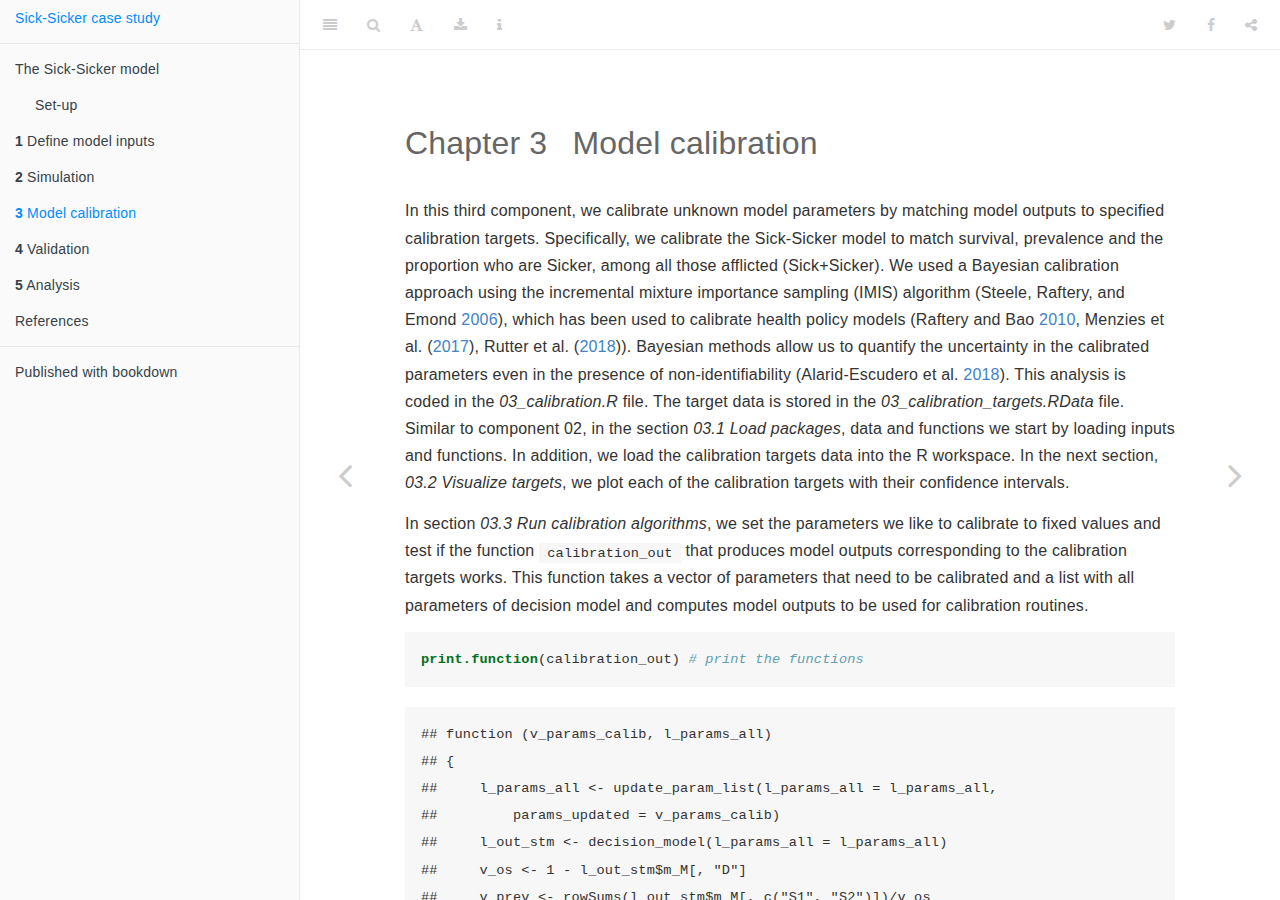
==== commit 4732cd72: "Update naming convention" ====
--- a/report/_book/calibration.html
+++ b/report/_book/calibration.html
@@ -24,7 +24,7 @@
 <meta name="author" content="DARTH workgroup" />
 
 
-<meta name="date" content="2019-06-18" />
+<meta name="date" content="2019-07-17" />
 
   <meta name="viewport" content="width=device-width, initial-scale=1" />
   <meta name="apple-mobile-web-app-capable" content="yes" />
@@ -134,30 +134,30 @@
             <section class="normal" id="section-">
 <div id="calibration" class="section level1">
 <h1><span class="header-section-number">Chapter 3</span> Model calibration</h1>
-<p>In this third component, we calibrate unknown model parameters by matching model outputs to specified calibration targets. Specifically, we calibrate the Sick-Sicker model to match survival, prevalence and the proportion who are Sicker, among all those afflicted (Sick+Sicker). We used a Bayesian calibration approach using the incremental mixture importance sampling (IMIS) algorithm <span class="citation">(Steele, Raftery, and Emond <a href="#ref-Steele2006">2006</a>)</span>, which has been used to calibrate health policy models <span class="citation">(Raftery and Bao <a href="#ref-Raftery2010">2010</a>, <span class="citation">Menzies et al. (<a href="#ref-Menzies2017">2017</a>)</span>, <span class="citation">Rutter et al. (<a href="#ref-Rutter2018">2018</a>)</span>)</span>. Bayesian methods allow us to quantify the uncertainty in the calibrated parameters even in the presence of non-identifiability <span class="citation">(Alarid-Escudero et al. <a href="#ref-Alarid-Escudero2018b">2018</a>)</span>. This analysis is coded in the <em>03_calibration.R</em> file. The target data is stored in the <em>03_calibration-targets.RData</em> file. Similar to component 02, in the section <em>03.1 Load packages</em>, data and functions we start by loading inputs and functions. In addition, we load the calibration targets data into the R workspace. In the next section, <em>03.2 Visualize targets</em>, we plot each of the calibration targets with their confidence intervals.</p>
-<p>In section <em>03.3 Run calibration algorithms</em>, we set the parameters we like to calibrate to fixed values and test if the function <code>f.calibration_out</code> that produces model outputs corresponding to the calibration targets works. This function takes a vector of parameters that need to be calibrated and a list with all parameters of decision model and computes model outputs to be used for calibration routines.</p>
-<div class="sourceCode"><pre class="sourceCode r"><code class="sourceCode r"><span class="kw">print.function</span>(f.calibration_out) <span class="co"># print the functions</span></code></pre></div>
-<pre><code>## function (v.params.calib, l.params.all) 
+<p>In this third component, we calibrate unknown model parameters by matching model outputs to specified calibration targets. Specifically, we calibrate the Sick-Sicker model to match survival, prevalence and the proportion who are Sicker, among all those afflicted (Sick+Sicker). We used a Bayesian calibration approach using the incremental mixture importance sampling (IMIS) algorithm <span class="citation">(Steele, Raftery, and Emond <a href="#ref-Steele2006">2006</a>)</span>, which has been used to calibrate health policy models <span class="citation">(Raftery and Bao <a href="#ref-Raftery2010">2010</a>, <span class="citation">Menzies et al. (<a href="#ref-Menzies2017">2017</a>)</span>, <span class="citation">Rutter et al. (<a href="#ref-Rutter2018">2018</a>)</span>)</span>. Bayesian methods allow us to quantify the uncertainty in the calibrated parameters even in the presence of non-identifiability <span class="citation">(Alarid-Escudero et al. <a href="#ref-Alarid-Escudero2018b">2018</a>)</span>. This analysis is coded in the <em>03_calibration.R</em> file. The target data is stored in the <em>03_calibration_targets.RData</em> file. Similar to component 02, in the section <em>03.1 Load packages</em>, data and functions we start by loading inputs and functions. In addition, we load the calibration targets data into the R workspace. In the next section, <em>03.2 Visualize targets</em>, we plot each of the calibration targets with their confidence intervals.</p>
+<p>In section <em>03.3 Run calibration algorithms</em>, we set the parameters we like to calibrate to fixed values and test if the function <code>calibration_out</code> that produces model outputs corresponding to the calibration targets works. This function takes a vector of parameters that need to be calibrated and a list with all parameters of decision model and computes model outputs to be used for calibration routines.</p>
+<div class="sourceCode"><pre class="sourceCode r"><code class="sourceCode r"><span class="kw">print.function</span>(calibration_out) <span class="co"># print the functions</span></code></pre></div>
+<pre><code>## function (v_params_calib, l_params_all) 
 ## {
-##     l.params.all &lt;- f.update_param_list(l.params.all = l.params.all, 
-##         params.updated = v.params.calib)
-##     l.out.stm &lt;- f.decision_model(l.params.all = l.params.all)
-##     v.os &lt;- 1 - l.out.stm$m.M[, &quot;D&quot;]
-##     v.prev &lt;- rowSums(l.out.stm$m.M[, c(&quot;S1&quot;, &quot;S2&quot;)])/v.os
-##     v.prop.S2 &lt;- l.out.stm$m.M[, &quot;S2&quot;]/rowSums(l.out.stm$m.M[, 
+##     l_params_all &lt;- update_param_list(l_params_all = l_params_all, 
+##         params_updated = v_params_calib)
+##     l_out_stm &lt;- decision_model(l_params_all = l_params_all)
+##     v_os &lt;- 1 - l_out_stm$m_M[, &quot;D&quot;]
+##     v_prev &lt;- rowSums(l_out_stm$m_M[, c(&quot;S1&quot;, &quot;S2&quot;)])/v_os
+##     v_prop_S2 &lt;- l_out_stm$m_M[, &quot;S2&quot;]/rowSums(l_out_stm$m_M[, 
 ##         c(&quot;S1&quot;, &quot;S2&quot;)])
-##     l.out &lt;- list(Surv = v.os[c(11, 21, 31)], Prev = v.prev[c(11, 
-##         21, 31)], PropSicker = v.prop.S2[c(11, 21, 31)])
-##     return(l.out)
+##     l_out &lt;- list(Surv = v_os[c(11, 21, 31)], Prev = v_prev[c(11, 
+##         21, 31)], PropSicker = v_prop_S2[c(11, 21, 31)])
+##     return(l_out)
 ## }
-## &lt;bytecode: 0x7fd3c0511028&gt;</code></pre>
-<p>This function is informed by two argument <code>v.params.calib</code> and <code>l.params.all</code>. The vector <code>v.params.calib</code> contains the values of the three parameters of interest and the list <code>l.params.all</code> contains all parameters of the decision model. The placeholder values are replaced by <code>v.params.calib</code> and with these values the model is evaluated. This is done by running the <code>f.decision_model</code> function, described in component 02. This results in a new list with output of the model corresponding to the parameter values in the <code>v.params.calib</code>. With this new decision model output, the overall survival, disease prevalence and the proportion of Sicker in the Sick and Sicker states are calculated. The estimated values for these epidemiological outcomes at different timepoints are combined in a list called <code>l.out</code> produced but the <code>f.calibration_out</code>.</p>
+## &lt;bytecode: 0x7fa8ef8f32d8&gt;</code></pre>
+<p>This function is informed by two argument <code>v_params_calib</code> and <code>l_params_all</code>. The vector <code>v_params_calib</code> contains the values of the three parameters of interest and the list <code>l_params_all</code> contains all parameters of the decision model. The placeholder values are replaced by <code>v_params_calib</code> and with these values the model is evaluated. This is done by running the <code>decision_model</code> function, described in component 02. This results in a new list with output of the model corresponding to the parameter values in the <code>v_params_calib</code>. With this new decision model output, the overall survival, disease prevalence and the proportion of Sicker in the Sick and Sicker states are calculated. The estimated values for these epidemiological outcomes at different timepoints are combined in a list called <code>l_out</code> produced but the <code>calibration_out</code>.</p>
 <p>Once we make sure this code works, we specify the calibration parameters in section <em>03.3.1 Specify calibration parameters</em>. These include setting the seed for the random number generation, specifying the number of random samples to obtain from the calibrated posterior distribution, the name of the input parameters and the range of these parameters that will inform the prior distributions of the calibrated parameters, and the name of the calibration targets: <code>Surv</code>, <code>Prev</code>, <code>PropSick</code>.</p>
-<p>In the next section, <em>03.3.2 Run IMIS algorithm</em>, we calibrate the Sick-Sicker model with the IMIS algorithm. For this case-study, we assume a normal likelihood and uniform priors but other could be used. For a more detailed description of IMIS for Bayesian calibration, different likelihood functions and prior distributions, we refer the reader to the tutorial for Bayesian calibration by Menzies et al. <span class="citation">(Menzies et al. <a href="#ref-Menzies2017">2017</a>)</span>. We use the <code>IMIS</code> function from the <code>IMIS</code> package that calls the functions <code>likelihood</code>, <code>sample.prior</code> and <code>prior</code>, to draw samples from the posterior distribution <span class="citation">(A. Raftery and Le Bao <a href="#ref-IMIS">2012</a>)</span>. The functions are specified in the <em>03_calibration_functions.R</em> file. For the <code>IMIS</code> function, we specify the incremental sample size at each iteration of IMIS, the desired posterior sample size at the resample stage, the maximum number of iterations in IMIS and the number of optimizers which could be 0. The function returns a list, which we call <code>l.fit.imis</code>, with the posterior samples, the diagnostic statistics at each IMIS iteration and the centers of Gaussian components <span class="citation">(A. Raftery and Le Bao <a href="#ref-IMIS">2012</a>)</span>. We store the posterior samples in the matrix <code>m.calib.post</code>.</p>
-<p>We then explore these posterior distributions in section <em>03.4 Exploring posterior distribution</em>. We start by estimating the posterior mean, median and 95% credible interval, the mode and the maximum-a-posteriori (MAP). To estimate the mode, we use the package <code>modeest</code> <span class="citation">(Poncet <a href="#ref-modeest">2018</a>)</span>. All for these summary statistics are combined in a dataframe called <code>df.posterior.summ</code>. Table  shows the summary statistics of the posterior distribution.</p>
+<p>In the next section, <em>03.3.2 Run IMIS algorithm</em>, we calibrate the Sick-Sicker model with the IMIS algorithm. For this case-study, we assume a normal likelihood and uniform priors but other could be used. For a more detailed description of IMIS for Bayesian calibration, different likelihood functions and prior distributions, we refer the reader to the tutorial for Bayesian calibration by Menzies et al. <span class="citation">(Menzies et al. <a href="#ref-Menzies2017">2017</a>)</span>. We use the <code>IMIS</code> function from the <code>IMIS</code> package that calls the functions <code>likelihood</code>, <code>sample.prior</code> and <code>prior</code>, to draw samples from the posterior distribution <span class="citation">(A. Raftery and Le Bao <a href="#ref-IMIS">2012</a>)</span>. The functions are specified in the <em>03_calibration_functions.R</em> file. For the <code>IMIS</code> function, we specify the incremental sample size at each iteration of IMIS, the desired posterior sample size at the resample stage, the maximum number of iterations in IMIS and the number of optimizers which could be 0. The function returns a list, which we call <code>l_fit_imis</code>, with the posterior samples, the diagnostic statistics at each IMIS iteration and the centers of Gaussian components <span class="citation">(A. Raftery and Le Bao <a href="#ref-IMIS">2012</a>)</span>. We store the posterior samples in the matrix <code>m_calib_post</code>.</p>
+<p>We then explore these posterior distributions in section <em>03.4 Exploring posterior distribution</em>. We start by estimating the posterior mean, median and 95% credible interval, the mode and the maximum-a-posteriori (MAP). To estimate the mode, we use the package <code>modeest</code> <span class="citation">(Poncet <a href="#ref-modeest">2018</a>)</span>. All for these summary statistics are combined in a dataframe called <code>df_posterior_summ</code>. Table @ref{tab:SummaryCal} shows the summary statistics of the posterior distribution.</p>
 <table>
 <caption>
-<span id="tab:unnamed-chunk-4">Table 3.1: </span>Summary statistics of the posterior distribution
+<span id="tab:SummaryCal">Table 3.1: </span>Summary statistics of the posterior distribution
 </caption>
 <thead>
 <tr>
@@ -186,7 +186,7 @@
 <tbody>
 <tr>
 <td style="text-align:left;">
-p.S1S2
+p_S1S2
 </td>
 <td style="text-align:right;">
 0.1077856
@@ -209,7 +209,7 @@
 </tr>
 <tr>
 <td style="text-align:left;">
-hr.S1
+hr_S1
 </td>
 <td style="text-align:right;">
 2.7082000
@@ -232,7 +232,7 @@
 </tr>
 <tr>
 <td style="text-align:left;">
-hr.S2
+hr_S2
 </td>
 <td style="text-align:right;">
 9.5826027
@@ -257,14 +257,18 @@
 </table>
 <p>In section <em>03.4.2 Visualization of posterior distribution</em>, we generate a pairwise scatter plot of the calibrated parameters (Figure ) and a 3D scatter plot of the joint posterior distribution (Figure ). These figures are saved in the <em>figs</em> directory.</p>
 <div class="figure">
-<img src="figs/03_posterior-distribution-joint.png" alt="Joint posterior distribution " />
-<p class="caption">Joint posterior distribution </p>
+<img src="figs/03_posterior_distribution_joint.png" alt="Joint posterior distribution"  />
+<p class="caption">
+(#fig:Posterior_distribution_joint)Joint posterior distribution
+</p>
 </div>
 <div class="figure">
-<img src="figs/03_posterior-distribution-marginal.png" alt="Pairwise posterior distribution of calibrated parameters " />
-<p class="caption">Pairwise posterior distribution of calibrated parameters </p>
-</div>
-<p>Finally, the posterior distribution and MAP estimate from the IMIS calibration are stored in the file <em>03_imis-output.RData</em>. Storing this data as an .Rdata file allows to import the data in following sections without needing to re-run the calibration component.</p>
+<img src="figs/03_posterior_distribution_marginal.png" alt="Pairwise posterior distribution of calibrated parameters"  />
+<p class="caption">
+(#fig:03_posterior_distribution_marginal)Pairwise posterior distribution of calibrated parameters
+</p>
+</div>
+<p>Finally, the posterior distribution and MAP estimate from the IMIS calibration are stored in the file <em>03_imis_output.RData</em>. Storing this data as an .Rdata file allows to import the data in following sections without needing to re-run the calibration component.</p>
 
 </div>
 <h3>References</h3>
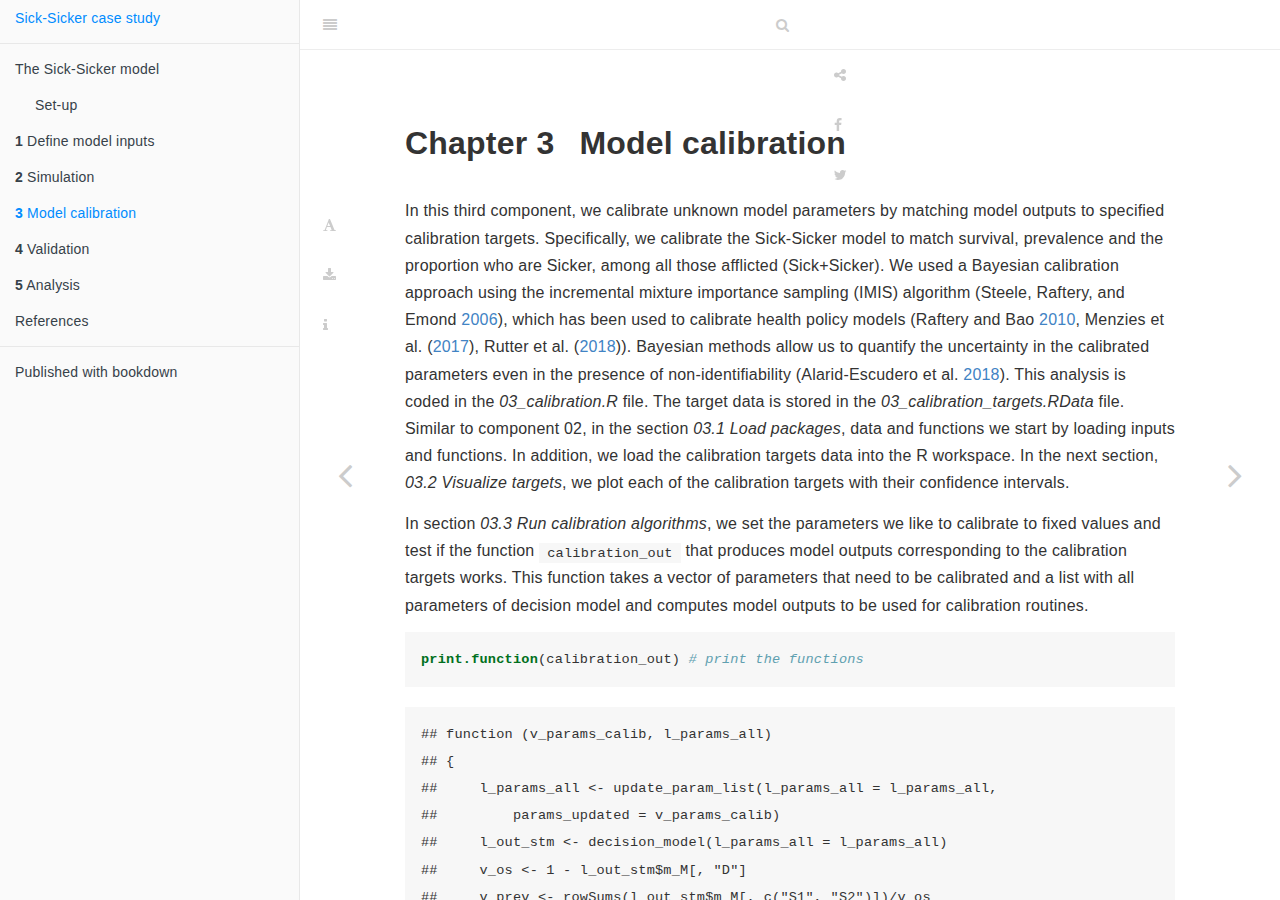
==== commit 62f55626: "improve naming" ====
--- a/report/_book/calibration.html
+++ b/report/_book/calibration.html
@@ -87,7 +87,7 @@
 code > span.in { color: #60a0b0; font-weight: bold; font-style: italic; } /* Information */
 </style>
 
-<link rel="stylesheet" href="darth.css" type="text/css" />
+<link rel="stylesheet" href="default.css" type="text/css" />
 </head>
 
 <body>
@@ -150,11 +150,11 @@
 ##         21, 31)], PropSicker = v_prop_S2[c(11, 21, 31)])
 ##     return(l_out)
 ## }
-## &lt;bytecode: 0x7fa8ef8f32d8&gt;</code></pre>
+## &lt;bytecode: 0x7fca5fa99c08&gt;</code></pre>
 <p>This function is informed by two argument <code>v_params_calib</code> and <code>l_params_all</code>. The vector <code>v_params_calib</code> contains the values of the three parameters of interest and the list <code>l_params_all</code> contains all parameters of the decision model. The placeholder values are replaced by <code>v_params_calib</code> and with these values the model is evaluated. This is done by running the <code>decision_model</code> function, described in component 02. This results in a new list with output of the model corresponding to the parameter values in the <code>v_params_calib</code>. With this new decision model output, the overall survival, disease prevalence and the proportion of Sicker in the Sick and Sicker states are calculated. The estimated values for these epidemiological outcomes at different timepoints are combined in a list called <code>l_out</code> produced but the <code>calibration_out</code>.</p>
 <p>Once we make sure this code works, we specify the calibration parameters in section <em>03.3.1 Specify calibration parameters</em>. These include setting the seed for the random number generation, specifying the number of random samples to obtain from the calibrated posterior distribution, the name of the input parameters and the range of these parameters that will inform the prior distributions of the calibrated parameters, and the name of the calibration targets: <code>Surv</code>, <code>Prev</code>, <code>PropSick</code>.</p>
 <p>In the next section, <em>03.3.2 Run IMIS algorithm</em>, we calibrate the Sick-Sicker model with the IMIS algorithm. For this case-study, we assume a normal likelihood and uniform priors but other could be used. For a more detailed description of IMIS for Bayesian calibration, different likelihood functions and prior distributions, we refer the reader to the tutorial for Bayesian calibration by Menzies et al. <span class="citation">(Menzies et al. <a href="#ref-Menzies2017">2017</a>)</span>. We use the <code>IMIS</code> function from the <code>IMIS</code> package that calls the functions <code>likelihood</code>, <code>sample.prior</code> and <code>prior</code>, to draw samples from the posterior distribution <span class="citation">(A. Raftery and Le Bao <a href="#ref-IMIS">2012</a>)</span>. The functions are specified in the <em>03_calibration_functions.R</em> file. For the <code>IMIS</code> function, we specify the incremental sample size at each iteration of IMIS, the desired posterior sample size at the resample stage, the maximum number of iterations in IMIS and the number of optimizers which could be 0. The function returns a list, which we call <code>l_fit_imis</code>, with the posterior samples, the diagnostic statistics at each IMIS iteration and the centers of Gaussian components <span class="citation">(A. Raftery and Le Bao <a href="#ref-IMIS">2012</a>)</span>. We store the posterior samples in the matrix <code>m_calib_post</code>.</p>
-<p>We then explore these posterior distributions in section <em>03.4 Exploring posterior distribution</em>. We start by estimating the posterior mean, median and 95% credible interval, the mode and the maximum-a-posteriori (MAP). To estimate the mode, we use the package <code>modeest</code> <span class="citation">(Poncet <a href="#ref-modeest">2018</a>)</span>. All for these summary statistics are combined in a dataframe called <code>df_posterior_summ</code>. Table @ref{tab:SummaryCal} shows the summary statistics of the posterior distribution.</p>
+<p>We then explore these posterior distributions in section <em>03.4 Exploring posterior distribution</em>. We start by estimating the posterior mean, median and 95% credible interval, the mode and the maximum-a-posteriori (MAP). To estimate the mode, we use the package <code>modeest</code> <span class="citation">(Poncet <a href="#ref-modeest">2018</a>)</span>. All for these summary statistics are combined in a dataframe called <code>df_posterior_summ</code>. Table <a href="calibration.html#tab:SummaryCal">3.1</a> shows the summary statistics of the posterior distribution.</p>
 <table>
 <caption>
 <span id="tab:SummaryCal">Table 3.1: </span>Summary statistics of the posterior distribution
@@ -255,7 +255,7 @@
 </tr>
 </tbody>
 </table>
-<p>In section <em>03.4.2 Visualization of posterior distribution</em>, we generate a pairwise scatter plot of the calibrated parameters (Figure ) and a 3D scatter plot of the joint posterior distribution (Figure ). These figures are saved in the <em>figs</em> directory.</p>
+<p>In section <em>03.4.2 Visualization of posterior distribution</em>, we generate a pairwise scatter plot of the calibrated parameters (Figure @ref(fig:03_posterior_distribution_marginal) and a 3D scatter plot of the joint posterior distribution (Figure @ref(fig:Posterior_distribution_joint). These figures are saved in the <em>figs</em> directory.</p>
 <div class="figure">
 <img src="figs/03_posterior_distribution_joint.png" alt="Joint posterior distribution"  />
 <p class="caption">
--- a/report/_book/default.css
+++ b/report/_book/default.css
@@ -0,0 +1,72 @@
+a, a > code {
+  color: rgb(249, 38, 114);
+  text-decoration: none;
+}
+.footnote {
+  position: absolute;
+  bottom: 3em;
+  padding-right: 4em;
+  font-size: 90%;
+}
+.remark-code-line-highlighted     { background-color: #ffff88; }
+
+.inverse {
+  background-color: #272822;
+  color: #d6d6d6;
+  text-shadow: 0 0 20px #333;
+}
+.inverse h1, .inverse h2, .inverse h3 {
+  color: #f3f3f3;
+}
+/* Two-column layout */
+.left-column {
+  color: #777;
+  width: 20%;
+  height: 92%;
+  float: left;
+}
+.left-column h2:last-of-type, .left-column h3:last-child {
+  color: #000;
+}
+.right-column {
+  width: 75%;
+  float: right;
+  padding-top: 1em;
+}
+.pull-left {
+  float: left;
+  width: 47%;
+}
+.pull-right {
+  float: right;
+  width: 47%;
+}
+.pull-right ~ * {
+  clear: both;
+}
+img, video, iframe {
+  max-width: 100%;
+}
+blockquote {
+  border-left: solid 5px lightgray;
+  padding-left: 1em;
+}
+.remark-slide table {
+  margin: auto;
+  border-top: 1px solid #666;
+  border-bottom: 1px solid #666;
+}
+.remark-slide table thead th { border-bottom: 1px solid #ddd; }
+th, td { padding: 5px; }
+.remark-slide thead, .remark-slide tfoot, .remark-slide tr:nth-child(even) { background: #eee }
+
+@page { margin: 0; }
+@media print {
+  .remark-slide-scaler {
+    width: 100% !important;
+    height: 100% !important;
+    transform: scale(1) !important;
+    top: 0 !important;
+    left: 0 !important;
+  }
+}
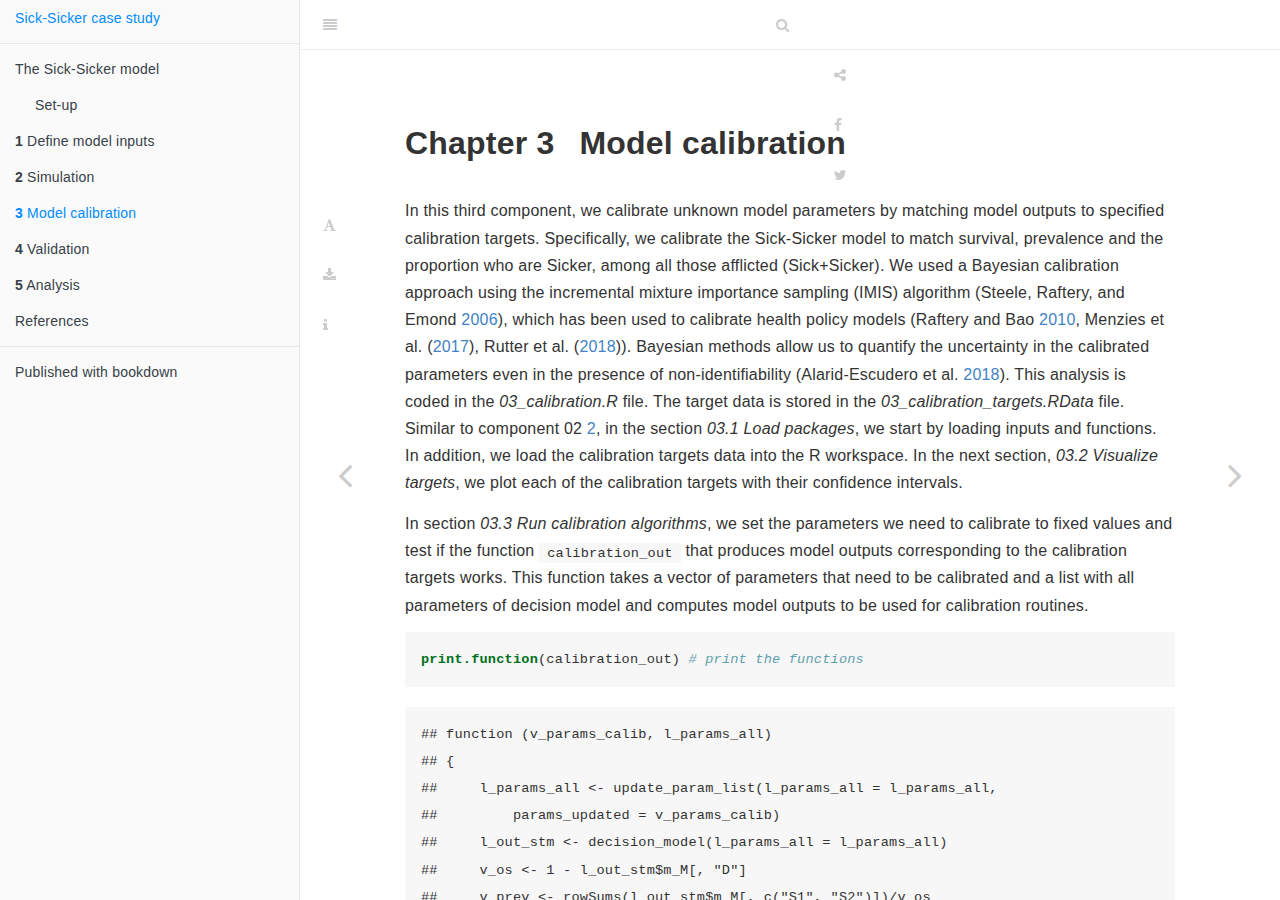
==== commit a725342f: "Update text of the report" ====
--- a/report/_book/calibration.html
+++ b/report/_book/calibration.html
@@ -5,26 +5,26 @@
   <meta charset="utf-8" />
   <meta http-equiv="X-UA-Compatible" content="IE=edge" />
   <title>Chapter 3 Model calibration | Sick-Sicker case study</title>
-  <meta name="description" content="Chapter 3 Model calibration | Sick-Sicker case study" />
-  <meta name="generator" content="bookdown 0.11 and GitBook 2.6.7" />
+  <meta name="description" content="Supplementary Material to, A need for change! A coding framework for improving transparency in decision modeling." />
+  <meta name="generator" content="bookdown 0.12 and GitBook 2.6.7" />
 
   <meta property="og:title" content="Chapter 3 Model calibration | Sick-Sicker case study" />
   <meta property="og:type" content="book" />
   
   
-  
-  
+  <meta property="og:description" content="Supplementary Material to, A need for change! A coding framework for improving transparency in decision modeling." />
+  <meta name="github-repo" content="rstudio/bookdown-demo" />
 
   <meta name="twitter:card" content="summary" />
   <meta name="twitter:title" content="Chapter 3 Model calibration | Sick-Sicker case study" />
   
-  
+  <meta name="twitter:description" content="Supplementary Material to, A need for change! A coding framework for improving transparency in decision modeling." />
   
 
 <meta name="author" content="DARTH workgroup" />
 
 
-<meta name="date" content="2019-07-17" />
+<meta name="date" content="2019-07-19" />
 
   <meta name="viewport" content="width=device-width, initial-scale=1" />
   <meta name="apple-mobile-web-app-capable" content="yes" />
@@ -134,8 +134,8 @@
             <section class="normal" id="section-">
 <div id="calibration" class="section level1">
 <h1><span class="header-section-number">Chapter 3</span> Model calibration</h1>
-<p>In this third component, we calibrate unknown model parameters by matching model outputs to specified calibration targets. Specifically, we calibrate the Sick-Sicker model to match survival, prevalence and the proportion who are Sicker, among all those afflicted (Sick+Sicker). We used a Bayesian calibration approach using the incremental mixture importance sampling (IMIS) algorithm <span class="citation">(Steele, Raftery, and Emond <a href="#ref-Steele2006">2006</a>)</span>, which has been used to calibrate health policy models <span class="citation">(Raftery and Bao <a href="#ref-Raftery2010">2010</a>, <span class="citation">Menzies et al. (<a href="#ref-Menzies2017">2017</a>)</span>, <span class="citation">Rutter et al. (<a href="#ref-Rutter2018">2018</a>)</span>)</span>. Bayesian methods allow us to quantify the uncertainty in the calibrated parameters even in the presence of non-identifiability <span class="citation">(Alarid-Escudero et al. <a href="#ref-Alarid-Escudero2018b">2018</a>)</span>. This analysis is coded in the <em>03_calibration.R</em> file. The target data is stored in the <em>03_calibration_targets.RData</em> file. Similar to component 02, in the section <em>03.1 Load packages</em>, data and functions we start by loading inputs and functions. In addition, we load the calibration targets data into the R workspace. In the next section, <em>03.2 Visualize targets</em>, we plot each of the calibration targets with their confidence intervals.</p>
-<p>In section <em>03.3 Run calibration algorithms</em>, we set the parameters we like to calibrate to fixed values and test if the function <code>calibration_out</code> that produces model outputs corresponding to the calibration targets works. This function takes a vector of parameters that need to be calibrated and a list with all parameters of decision model and computes model outputs to be used for calibration routines.</p>
+<p>In this third component, we calibrate unknown model parameters by matching model outputs to specified calibration targets. Specifically, we calibrate the Sick-Sicker model to match survival, prevalence and the proportion who are Sicker, among all those afflicted (Sick+Sicker). We used a Bayesian calibration approach using the incremental mixture importance sampling (IMIS) algorithm <span class="citation">(Steele, Raftery, and Emond <a href="#ref-Steele2006">2006</a>)</span>, which has been used to calibrate health policy models <span class="citation">(Raftery and Bao <a href="#ref-Raftery2010">2010</a>, <span class="citation">Menzies et al. (<a href="#ref-Menzies2017">2017</a>)</span>, <span class="citation">Rutter et al. (<a href="#ref-Rutter2018">2018</a>)</span>)</span>. Bayesian methods allow us to quantify the uncertainty in the calibrated parameters even in the presence of non-identifiability <span class="citation">(Alarid-Escudero et al. <a href="#ref-Alarid-Escudero2018b">2018</a>)</span>. This analysis is coded in the <em>03_calibration.R</em> file. The target data is stored in the <em>03_calibration_targets.RData</em> file. Similar to component 02 <a href="simulation.html#simulation">2</a>, in the section <em>03.1 Load packages</em>, we start by loading inputs and functions. In addition, we load the calibration targets data into the R workspace. In the next section, <em>03.2 Visualize targets</em>, we plot each of the calibration targets with their confidence intervals.</p>
+<p>In section <em>03.3 Run calibration algorithms</em>, we set the parameters we need to calibrate to fixed values and test if the function <code>calibration_out</code> that produces model outputs corresponding to the calibration targets works. This function takes a vector of parameters that need to be calibrated and a list with all parameters of decision model and computes model outputs to be used for calibration routines.</p>
 <div class="sourceCode"><pre class="sourceCode r"><code class="sourceCode r"><span class="kw">print.function</span>(calibration_out) <span class="co"># print the functions</span></code></pre></div>
 <pre><code>## function (v_params_calib, l_params_all) 
 ## {
@@ -150,11 +150,11 @@
 ##         21, 31)], PropSicker = v_prop_S2[c(11, 21, 31)])
 ##     return(l_out)
 ## }
-## &lt;bytecode: 0x7fca5fa99c08&gt;</code></pre>
-<p>This function is informed by two argument <code>v_params_calib</code> and <code>l_params_all</code>. The vector <code>v_params_calib</code> contains the values of the three parameters of interest and the list <code>l_params_all</code> contains all parameters of the decision model. The placeholder values are replaced by <code>v_params_calib</code> and with these values the model is evaluated. This is done by running the <code>decision_model</code> function, described in component 02. This results in a new list with output of the model corresponding to the parameter values in the <code>v_params_calib</code>. With this new decision model output, the overall survival, disease prevalence and the proportion of Sicker in the Sick and Sicker states are calculated. The estimated values for these epidemiological outcomes at different timepoints are combined in a list called <code>l_out</code> produced but the <code>calibration_out</code>.</p>
+## &lt;bytecode: 0x7fbf6f803bd0&gt;</code></pre>
+<p>This function is informed by two argument <code>v_params_calib</code> and <code>l_params_all</code>. The vector <code>v_params_calib</code> contains the values of the three parameters of interest. The list <code>l_params_all</code> contains all parameters of the decision model. The placeholder values are replaced by <code>v_params_calib</code> and with these values the model is evaluated. Model evaluation takes place by running the <code>decision_model</code> function, described in component 02. The result in a new list with output of the model corresponding to the parameter values in the <code>v_params_calib</code>. With this new decision model output, the overall survival, disease prevalence and the proportion of Sicker in the Sick and Sicker states are calculated. The estimated values for these epidemiological outcomes at different timepoints are combined in a list called <code>l_out</code> produced but the <code>calibration_out</code>.</p>
 <p>Once we make sure this code works, we specify the calibration parameters in section <em>03.3.1 Specify calibration parameters</em>. These include setting the seed for the random number generation, specifying the number of random samples to obtain from the calibrated posterior distribution, the name of the input parameters and the range of these parameters that will inform the prior distributions of the calibrated parameters, and the name of the calibration targets: <code>Surv</code>, <code>Prev</code>, <code>PropSick</code>.</p>
-<p>In the next section, <em>03.3.2 Run IMIS algorithm</em>, we calibrate the Sick-Sicker model with the IMIS algorithm. For this case-study, we assume a normal likelihood and uniform priors but other could be used. For a more detailed description of IMIS for Bayesian calibration, different likelihood functions and prior distributions, we refer the reader to the tutorial for Bayesian calibration by Menzies et al. <span class="citation">(Menzies et al. <a href="#ref-Menzies2017">2017</a>)</span>. We use the <code>IMIS</code> function from the <code>IMIS</code> package that calls the functions <code>likelihood</code>, <code>sample.prior</code> and <code>prior</code>, to draw samples from the posterior distribution <span class="citation">(A. Raftery and Le Bao <a href="#ref-IMIS">2012</a>)</span>. The functions are specified in the <em>03_calibration_functions.R</em> file. For the <code>IMIS</code> function, we specify the incremental sample size at each iteration of IMIS, the desired posterior sample size at the resample stage, the maximum number of iterations in IMIS and the number of optimizers which could be 0. The function returns a list, which we call <code>l_fit_imis</code>, with the posterior samples, the diagnostic statistics at each IMIS iteration and the centers of Gaussian components <span class="citation">(A. Raftery and Le Bao <a href="#ref-IMIS">2012</a>)</span>. We store the posterior samples in the matrix <code>m_calib_post</code>.</p>
-<p>We then explore these posterior distributions in section <em>03.4 Exploring posterior distribution</em>. We start by estimating the posterior mean, median and 95% credible interval, the mode and the maximum-a-posteriori (MAP). To estimate the mode, we use the package <code>modeest</code> <span class="citation">(Poncet <a href="#ref-modeest">2018</a>)</span>. All for these summary statistics are combined in a dataframe called <code>df_posterior_summ</code>. Table <a href="calibration.html#tab:SummaryCal">3.1</a> shows the summary statistics of the posterior distribution.</p>
+<p>In the next section, <em>03.3.2 Run IMIS algorithm</em>, we calibrate the Sick-Sicker model with the IMIS algorithm. For this case-study, we assume a normal likelihood and uniform priors. For a more detailed description of IMIS for Bayesian calibration, different likelihood functions and prior distributions, we refer the reader to the tutorial for Bayesian calibration by Menzies et al. <span class="citation">(Menzies et al. <a href="#ref-Menzies2017">2017</a>)</span>. We use the <code>IMIS</code> function from the <code>IMIS</code> package that calls the functions <code>likelihood</code>, <code>sample.prior</code> and <code>prior</code>, to draw samples from the posterior distribution <span class="citation">(A. Raftery and Le Bao <a href="#ref-IMIS">2012</a>)</span>. The functions are specified in the <em>03_calibration_functions.R</em> file. For the <code>IMIS</code> function, we specify the incremental sample size at each iteration of IMIS, the desired posterior sample size at the resample stage, the maximum number of iterations in IMIS and the number of optimizers which could be 0. The function returns a list, which we call <code>l_fit_imis</code>, with the posterior samples, the diagnostic statistics at each IMIS iteration and the centers of Gaussian components <span class="citation">(A. Raftery and Le Bao <a href="#ref-IMIS">2012</a>)</span>. We store the posterior samples in the matrix <code>m_calib_post</code>.</p>
+We then explore these posterior distributions in section <em>03.4 Exploring posterior distribution</em>. We start by estimating the posterior mean, median and 95% credible interval, the mode and the maximum-a-posteriori (MAP). To estimate the mode, we use the package <code>modeest</code> <span class="citation">(Poncet <a href="#ref-modeest">2018</a>)</span>. All for these summary statistics are combined in a dataframe called <code>df_posterior_summ</code>. Table <a href="calibration.html#tab:SummaryCal">3.1</a> shows the summary statistics of the posterior distribution.
 <table>
 <caption>
 <span id="tab:SummaryCal">Table 3.1: </span>Summary statistics of the posterior distribution
@@ -189,19 +189,19 @@
 p_S1S2
 </td>
 <td style="text-align:right;">
-0.1077856
-</td>
-<td style="text-align:right;">
-0.096829
-</td>
-<td style="text-align:right;">
-0.1075632
-</td>
-<td style="text-align:right;">
-0.120764
-</td>
-<td style="text-align:right;">
-0.1066191
+0.1076687
+</td>
+<td style="text-align:right;">
+0.0964559
+</td>
+<td style="text-align:right;">
+0.1073187
+</td>
+<td style="text-align:right;">
+0.1196543
+</td>
+<td style="text-align:right;">
+0.1067639
 </td>
 <td style="text-align:right;">
 0.107841
@@ -212,19 +212,19 @@
 hr_S1
 </td>
 <td style="text-align:right;">
-2.7082000
-</td>
-<td style="text-align:right;">
-1.101091
-</td>
-<td style="text-align:right;">
-2.6030195
-</td>
-<td style="text-align:right;">
-4.409335
-</td>
-<td style="text-align:right;">
-1.9401757
+2.7261594
+</td>
+<td style="text-align:right;">
+1.1010910
+</td>
+<td style="text-align:right;">
+2.6790446
+</td>
+<td style="text-align:right;">
+4.4020812
+</td>
+<td style="text-align:right;">
+2.2857230
 </td>
 <td style="text-align:right;">
 2.297053
@@ -235,19 +235,19 @@
 hr_S2
 </td>
 <td style="text-align:right;">
-9.5826027
-</td>
-<td style="text-align:right;">
-7.276517
-</td>
-<td style="text-align:right;">
-9.5921166
-</td>
-<td style="text-align:right;">
-11.953487
-</td>
-<td style="text-align:right;">
-9.4661942
+9.6232710
+</td>
+<td style="text-align:right;">
+7.3427361
+</td>
+<td style="text-align:right;">
+9.6461532
+</td>
+<td style="text-align:right;">
+11.9533402
+</td>
+<td style="text-align:right;">
+9.4629634
 </td>
 <td style="text-align:right;">
 9.886776
@@ -255,17 +255,17 @@
 </tr>
 </tbody>
 </table>
-<p>In section <em>03.4.2 Visualization of posterior distribution</em>, we generate a pairwise scatter plot of the calibrated parameters (Figure @ref(fig:03_posterior_distribution_marginal) and a 3D scatter plot of the joint posterior distribution (Figure @ref(fig:Posterior_distribution_joint). These figures are saved in the <em>figs</em> directory.</p>
-<div class="figure">
+<p>In section <em>03.4.2 Visualization of posterior distribution</em>, we generate a pairwise scatter plot of the calibrated parameters (Figure <a href="calibration.html#fig:03-posterior-distribution-marginal">3.2</a>) and a 3D scatter plot of the joint posterior distribution (Figure <a href="calibration.html#fig:Posterior-distribution-joint">3.1</a>). These figures are saved in the <em>figs</em> directory.</p>
+<div class="figure"><span id="fig:Posterior-distribution-joint"></span>
 <img src="figs/03_posterior_distribution_joint.png" alt="Joint posterior distribution"  />
 <p class="caption">
-(#fig:Posterior_distribution_joint)Joint posterior distribution
+Figure 3.1: Joint posterior distribution
 </p>
 </div>
-<div class="figure">
+<div class="figure"><span id="fig:03-posterior-distribution-marginal"></span>
 <img src="figs/03_posterior_distribution_marginal.png" alt="Pairwise posterior distribution of calibrated parameters"  />
 <p class="caption">
-(#fig:03_posterior_distribution_marginal)Pairwise posterior distribution of calibrated parameters
+Figure 3.2: Pairwise posterior distribution of calibrated parameters
 </p>
 </div>
 <p>Finally, the posterior distribution and MAP estimate from the IMIS calibration are stored in the file <em>03_imis_output.RData</em>. Storing this data as an .Rdata file allows to import the data in following sections without needing to re-run the calibration component.</p>
